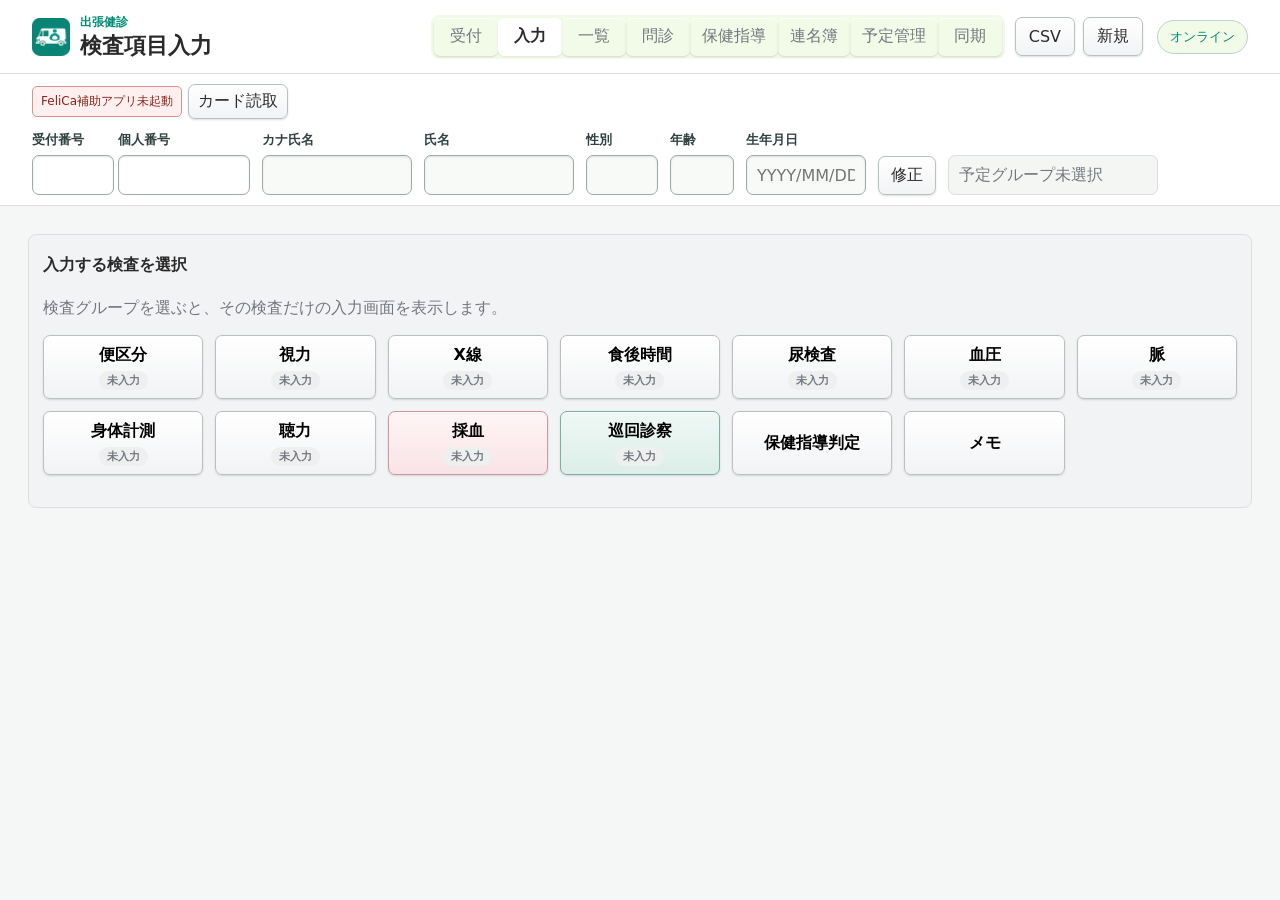
==== index.html @ 7ccac475 "Use transparent Android and web icons" ====
<!doctype html>
<html lang="ja">
<head>
  <meta charset="utf-8">
  <meta name="viewport" content="width=device-width, initial-scale=1">
  <meta name="theme-color" content="#008c75">
  <title>出張健診 検査項目入力</title>
  <link rel="manifest" href="./manifest.webmanifest">
  <link rel="icon" href="./mobile-exam-icon-transparent.png?v=20261116-01" type="image/png">
  <link rel="apple-touch-icon" href="./mobile-exam-icon-transparent.png?v=20261116-01">
  <link rel="stylesheet" href="./styles.css?v=20261116-04">
</head>
<body>
  <div class="app-toast" id="appToast" role="status" aria-live="polite"></div>
  <div class="top-stack">
    <header class="app-header">
      <div class="app-brand">
        <img class="app-brand-icon" src="./mobile-exam-icon-transparent.png?v=20261116-01" alt="">
        <div>
          <p class="eyebrow">出張健診</p>
          <h1>検査項目入力</h1>
        </div>
      </div>
      <div class="header-controls">
        <div class="segmented" role="tablist" aria-label="表示切替">
          <button data-view="reception" type="button">受付</button>
          <button class="is-active" data-view="entry" type="button">入力</button>
          <button data-view="records" type="button">一覧</button>
          <button data-view="questionnaire" type="button">問診</button>
          <button data-view="guidance" type="button">保健指導</button>
          <button id="exportRosters" type="button">連名簿</button>
          <button data-view="schedules" type="button">予定管理</button>
          <button data-view="sync" type="button">同期</button>
        </div>
        <div class="actions">
          <button class="ghost" id="exportCsv" type="button">CSV</button>
          <button class="ghost" id="newRecord" type="button">新規</button>
          <button class="primary" id="saveRecord" type="button">保存</button>
        </div>
      </div>
      <div class="status-pill" id="connectionStatus">確認中</div>
    </header>
    <div class="patient-sticky">
      <div class="form-grid id-row">
        <div class="felica-controls" aria-label="FeliCa本人確認">
          <span class="felica-status" id="felicaStatus">FeliCa補助アプリ未確認</span>
          <button class="ghost" id="felicaReadCard" type="button">カード読取</button>
        </div>
        <div class="guidance-badge" id="entryGuidanceBadge" hidden>指導</div>
        <label class="short-field reception-field">
          <span>受付番号</span>
          <input class="reception-input" name="受付番号" form="examForm" inputmode="numeric" maxlength="5">
        </label>
        <label class="short-field personal-field">
          <span>個人番号</span>
          <input class="personal-input" name="個人番号" form="examForm" inputmode="numeric" maxlength="11">
        </label>
        <button class="ghost barcode-scan-button" id="scanEntryBarcode" type="button" aria-label="カメラで個人番号を読み取る" title="カメラ読取" hidden><span aria-hidden="true">📷</span></button>
        <label class="short-field walkin-kana-field identity-field">
          <span>カナ氏名</span>
          <input class="walkin-kana-input identity-input" name="カナ氏名" form="examForm" readonly>
        </label>
        <label class="short-field walkin-name-field identity-field">
          <span>氏名</span>
          <input class="walkin-name-input identity-input" name="氏名" form="examForm" readonly>
        </label>
        <label class="short-field walkin-sex-field identity-field">
          <span>性別</span>
          <input class="walkin-sex-input identity-input" name="性別名称" form="examForm" readonly>
        </label>
        <label class="short-field walkin-age-field identity-field">
          <span>年齢</span>
          <input class="walkin-age-input identity-input" id="patientAgeDisplay" readonly tabindex="-1">
        </label>
        <label class="short-field walkin-birth-field identity-field">
          <span>生年月日</span>
          <input class="walkin-birth-input identity-input" name="生年月日" form="examForm" placeholder="YYYY/MM/DD" readonly>
        </label>
        <button class="ghost identity-edit-button" id="editPatientIdentity" type="button">修正</button>
        <div class="active-group-label" id="activeGroupLabel">予定グループ未選択</div>
      </div>
    </div>
  </div>

  <main class="shell">
    <section class="workspace">
      <section class="view is-visible" id="entryView">
        <div class="entry-group-menu" id="entryGroupMenu">
          <div class="entry-menu-head">
            <div class="entry-menu-title-row">
              <h2>入力する検査を選択</h2>
              <button class="ghost barcode-scan-button" id="scanEntryMenuBarcode" type="button" aria-label="カメラで個人番号を読み取る" title="カメラ読取" hidden><span aria-hidden="true">📷</span></button>
            </div>
            <p>検査グループを選ぶと、その検査だけの入力画面を表示します。</p>
          </div>
          <div class="entry-group-buttons">
            <button type="button" data-entry-group="便区分">便区分</button>
            <button type="button" data-entry-group="視力">視力</button>
            <button type="button" data-entry-group="X線">X線</button>
            <button type="button" data-entry-group="食後">食後時間</button>
            <button type="button" data-entry-group="尿">尿検査</button>
            <button type="button" data-entry-group="血圧">血圧</button>
            <button type="button" data-entry-group="脈">脈</button>
            <button type="button" data-entry-group="身体">身体計測</button>
            <button type="button" data-entry-group="聴力">聴力</button>
            <button class="blood-menu-button" type="button" data-entry-group="採血">採血</button>
            <button class="diagnosis-menu-button" type="button" data-entry-group="診察">巡回診察</button>
            <button type="button" data-entry-group="保健指導">保健指導判定</button>
            <button type="button" data-entry-group="メモ">メモ</button>
          </div>
        </div>
        <form id="examForm" autocomplete="off">
          <div class="entry-special-sticky-head">
            <div class="entry-group-page-head">
              <button class="ghost" id="backToEntryMenu" type="button">入力画面へ戻る</button>
              <h2 id="entryGroupTitle"></h2>
              <button class="ghost barcode-scan-button" id="scanEntryGroupBarcode" type="button" aria-label="カメラで個人番号を読み取る" title="カメラ読取" hidden><span aria-hidden="true">📷</span></button>
            </div>
            <div class="mobile-patient-line entry-compact-patient-line" id="entryCompactPatientLine" aria-label="受診者情報" hidden>
              <span><small>個人番号</small><strong id="entryCompactIdentityCode">--</strong></span>
              <span><small>カナ氏名</small><strong id="entryCompactIdentityKana">--</strong></span>
              <span><small>氏名</small><strong id="entryCompactIdentityName">--</strong></span>
              <span><small>性別</small><strong id="entryCompactIdentitySex">--</strong></span>
              <span><small>生年月日</small><strong id="entryCompactIdentityBirth">--</strong></span>
            </div>
          </div>

          <div class="section-block compact" data-group="便区分">
            <h2>便区分</h2>
            <div class="choice-line stool-choice-line">
              <label class="choice"><input type="checkbox" name="便区分" value="1回" data-exclusive>1回</label>
              <label class="choice"><input type="checkbox" name="便区分" value="2回" data-exclusive>2回</label>
            </div>
            <label class="group-note">
              <span>自由入力</span>
              <input name="便区分_自由入力" maxlength="15" placeholder="備考">
            </label>
          </div>

          <div class="section-block" data-group="視力">
            <h2>視力</h2>
            <div class="form-grid vision-grid">
              <label>
                <span>右 裸眼</span>
                <input class="vision-input" name="視力右裸眼" list="visionOptions" inputmode="decimal">
              </label>
              <label>
                <span>右 矯正</span>
                <input class="vision-input" name="視力右矯正" list="visionOptions" inputmode="decimal">
              </label>
              <label>
                <span>左 裸眼</span>
                <input class="vision-input" name="視力左裸眼" list="visionOptions" inputmode="decimal">
              </label>
              <label>
                <span>左 矯正</span>
                <input class="vision-input" name="視力左矯正" list="visionOptions" inputmode="decimal">
              </label>
            </div>
            <label class="group-note">
              <span>自由入力</span>
              <input name="視力_自由入力" maxlength="15" placeholder="備考">
            </label>
            <datalist id="visionOptions">
              <option value="0.0"></option>
              <option value="0.1"></option>
              <option value="0.2"></option>
              <option value="0.3"></option>
              <option value="0.4"></option>
              <option value="0.5"></option>
              <option value="0.6"></option>
              <option value="0.7"></option>
              <option value="0.8"></option>
              <option value="0.9"></option>
              <option value="1.0"></option>
              <option value="1.2"></option>
              <option value="1.5"></option>
              <option value="2.0"></option>
            </datalist>
          </div>

          <div class="section-block" data-group="X線">
            <h2>X線</h2>
            <div class="xray-subgroup is-collapsed" data-xray-subgroup="chest">
              <div class="xray-subgroup-header">
                <h3>胸部X線</h3>
                <button class="xray-subgroup-toggle" type="button" aria-expanded="false">開く</button>
              </div>
              <div class="xray-subgroup-body">
                <div class="xray-chest-row">
                  <label>
                    <span>胸部X線フィルム番号</span>
                    <input class="five-digit-input" name="胸部X線フィルム番号" inputmode="numeric" maxlength="5">
                  </label>
                  <div class="xray-checks">
                    <label class="choice"><input type="checkbox" name="塵肺" value="該当">塵肺</label>
                    <label class="choice"><input type="checkbox" name="アスベスト" value="該当">アスベスト</label>
                  </div>
                </div>
                <label class="xray-note">
                  <span>胸部X線備考</span>
                  <input name="胸部X線_自由入力" maxlength="15" placeholder="胸部X線備考">
                </label>
              </div>
            </div>
            <div class="xray-subgroup is-collapsed" data-xray-subgroup="stomach">
              <div class="xray-subgroup-header">
                <h3>胃部X線</h3>
                <button class="xray-subgroup-toggle" type="button" aria-expanded="false">開く</button>
              </div>
              <div class="xray-subgroup-body">
                <label>
                  <span>胃部X線フィルム番号</span>
                  <input class="five-digit-input" name="胃部X線フィルム番号" inputmode="numeric" maxlength="5">
                </label>
                <label class="xray-note">
                  <span>胃部X線備考</span>
                  <input name="胃部X線_自由入力" maxlength="15" placeholder="胃部X線備考">
                </label>
              </div>
            </div>
          </div>

          <div class="section-block" data-group="食後">
            <h2>食後時間</h2>
            <div class="form-grid fasting-grid">
              <label>
                <span>空腹時間（時）</span>
                <input class="two-char-input" name="空腹時間（時）" id="fastingHours" inputmode="decimal" placeholder="時">
              </label>
              <label>
                <span>空腹時間（分）</span>
                <input class="two-char-input" name="空腹時間（分）" inputmode="numeric" maxlength="2" placeholder="分">
              </label>
            </div>
            <label class="group-note">
              <span>自由入力</span>
              <input name="食後時間_自由入力" maxlength="15" placeholder="備考">
            </label>
          </div>

          <div class="section-block" data-group="尿">
            <h2>尿検査</h2>
            <div class="urine-grid" id="urineGrid"></div>
            <label class="group-note">
              <span>自由入力</span>
              <input name="尿検査_自由入力" maxlength="15" placeholder="備考">
            </label>
          </div>

          <div class="section-block" data-group="血圧">
            <h2>血圧</h2>
            <div class="form-grid bp-grid">
              <label>
                <span>1回目 最高血圧</span>
                <input class="three-digit-input" name="1回目最高血圧" inputmode="numeric" maxlength="3">
              </label>
              <label>
                <span>1回目 最低血圧</span>
                <input class="three-digit-input" name="1回目最低血圧" inputmode="numeric" maxlength="3">
              </label>
              <div class="grid-break"></div>
              <label>
                <span>2回目 最高血圧</span>
                <input class="three-digit-input" name="2回目最高血圧" inputmode="numeric" maxlength="3">
              </label>
              <label>
                <span>2回目 最低血圧</span>
                <input class="three-digit-input" name="2回目最低血圧" inputmode="numeric" maxlength="3">
              </label>
            </div>
            <label class="group-note">
              <span>自由入力</span>
              <input name="血圧_自由入力" maxlength="15" placeholder="備考">
            </label>
          </div>

          <div class="section-block" data-group="脈">
            <h2>脈</h2>
            <div class="form-grid one">
              <label>
                <span>脈拍</span>
                <input class="three-digit-input" name="脈拍" inputmode="numeric" maxlength="3">
              </label>
            </div>
            <label class="group-note">
              <span>自由入力</span>
              <input name="脈_自由入力" maxlength="15" placeholder="備考">
            </label>
          </div>

          <div class="section-block" data-group="身体">
            <h2>身体計測</h2>
            <div class="form-grid measure-grid">
              <label>
                <span>身長</span>
                <input class="measure-input" name="身長" inputmode="decimal">
              </label>
              <label>
                <span>体重</span>
                <input class="measure-input" name="体重" inputmode="decimal">
              </label>
              <label>
                <span>腹囲</span>
                <input class="measure-input" name="腹囲" inputmode="decimal">
              </label>
              <div class="entry-bmi"><span>BMI</span><output id="entryBmi">--</output></div>
              <input type="hidden" name="BMI">
            </div>
            <label class="group-note">
              <span>自由入力</span>
              <input name="身体計測_自由入力" maxlength="15" placeholder="備考">
            </label>
          </div>

          <div class="section-block" data-group="聴力">
            <h2>聴力</h2>
            <div class="hearing-grid">
              <div class="choice-line">
                <span class="field-title">聴力(右)1000Hz</span>
                <label class="choice"><input type="checkbox" name="聴力(右)1000Hz" value="所見なし" data-exclusive>所見なし</label>
                <label class="choice"><input type="checkbox" name="聴力(右)1000Hz" value="所見あり" data-exclusive>所見あり</label>
              </div>
              <div class="choice-line">
                <span class="field-title">聴力(左)1000Hz</span>
                <label class="choice"><input type="checkbox" name="聴力(左)1000Hz" value="所見なし" data-exclusive>所見なし</label>
                <label class="choice"><input type="checkbox" name="聴力(左)1000Hz" value="所見あり" data-exclusive>所見あり</label>
              </div>
              <div class="choice-line">
                <span class="field-title">聴力(右)4000Hz</span>
                <label class="choice"><input type="checkbox" name="聴力(右)4000Hz" value="所見なし" data-exclusive>所見なし</label>
                <label class="choice"><input type="checkbox" name="聴力(右)4000Hz" value="所見あり" data-exclusive>所見あり</label>
              </div>
              <div class="choice-line">
                <span class="field-title">聴力(左)4000Hz</span>
                <label class="choice"><input type="checkbox" name="聴力(左)4000Hz" value="所見なし" data-exclusive>所見なし</label>
                <label class="choice"><input type="checkbox" name="聴力(左)4000Hz" value="所見あり" data-exclusive>所見あり</label>
              </div>
            </div>
            <label class="group-note">
              <span>自由入力</span>
              <input name="聴力_自由入力" maxlength="15" placeholder="備考">
            </label>
          </div>

          <div class="section-block blood-section" data-group="採血">
            <h2>採血</h2>
            <p class="blood-instruction">採血管のバーコードを1本ずつ読み取って、個人番号と氏名を確認してください。</p>
            <div class="blood-barcode-field">
              <label for="bloodTubeBarcode">採血管バーコード</label>
              <div class="blood-barcode-control">
                <input id="bloodTubeBarcode" inputmode="numeric" autocomplete="off" maxlength="64" placeholder="バーコードを読み取ってEnter">
                <button class="ghost barcode-scan-button" id="scanBloodTubeBarcode" type="button" data-barcode-target="blood-tube" aria-label="カメラで採血管バーコードを読み取る" title="採血管バーコードをカメラで読み取る" hidden><span aria-hidden="true">📷</span></button>
              </div>
            </div>
            <div class="blood-barcode-error" id="bloodBarcodeError" role="alert" hidden>エラー　番号が一致しません</div>
            <div class="blood-confirmation-head">
              <strong id="bloodConfirmationCount">確認 0件</strong>
              <span>この受診者の確認ログ</span>
            </div>
            <div class="blood-confirmation-list" id="bloodConfirmationRows" aria-live="polite">
              <p class="blood-confirmation-empty">確認ログはありません。</p>
            </div>
            <input type="hidden" name="採血確認ログ">
            <input type="hidden" name="採血管バーコード履歴">
            <input type="hidden" name="採血確認">
          </div>

          <div class="section-block" data-group="診察">
            <h2>巡回診察</h2>
            <section class="diagnosis-reference" aria-labelledby="diagnosisReferenceTitle">
              <div class="diagnosis-reference-head">
                <h3 id="diagnosisReferenceTitle">検査・問診結果（参照用）</h3>
                <button class="ghost" id="refreshDiagnosisReference" type="button">最新表示</button>
              </div>
              <div id="diagnosisReferenceContent"></div>
            </section>
            <div class="choice-line diagnosis">
              <span class="field-title">巡回診察</span>
              <label class="choice"><input type="checkbox" name="巡回診察" value="異常所見あり" data-exclusive>異常所見あり</label>
              <label class="choice"><input type="checkbox" name="巡回診察" value="所見なし" data-exclusive>所見なし</label>
            </div>
            <div class="finding-grid" id="findingGrid"></div>
            <label class="group-note">
              <span>自由入力</span>
              <input name="巡回診察_自由入力" maxlength="15" placeholder="備考">
            </label>
          </div>

          <div class="section-block" data-group="メモ">
            <label>
              <span>メモ</span>
              <textarea name="メモ" rows="4"></textarea>
            </label>
          </div>

          <div class="section-block entry-guidance-inputs" data-group="保健指導">
            <h2>保健指導条件</h2>
            <div class="form-grid three entry-guidance-grid">
              <label>
                <span>保険</span>
                <select name="保健指導_保険" form="examForm">
                  <option value="はい">はい</option>
                  <option value="いいえ">いいえ</option>
                </select>
              </label>
              <label>
                <span>HbA1c有無</span>
                <select name="保健指導_HbA1c" form="examForm">
                  <option value="あり">あり</option>
                  <option value="なし">なし</option>
                </select>
              </label>
              <label>
                <span>内服</span>
                <select name="保健指導_内服" form="examForm">
                  <option value="なし">なし</option>
                  <option value="あり">あり</option>
                </select>
              </label>
            </div>
            <div class="guidance-result entry-guidance-result" id="entryGuidanceResultPanel">
              <span>保健指導判定</span>
              <strong id="entryGuidanceResult">--</strong>
              <p id="entryGuidanceSummary">条件を入力してください</p>
              <div class="guidance-checks" id="entryGuidanceChecks"></div>
            </div>
          </div>

          <section class="entry-verification-actions" id="entryVerificationActions" hidden>
            <div class="entry-verification-state">
              <span class="verification-badge empty" id="entryVerificationBadge">未入力</span>
              <div>
                <strong id="entryVerificationTitle">未登録です</strong>
                <p id="entryVerificationDetail">検査結果を入力して「登録（仮保存）」を押してください。</p>
              </div>
            </div>
            <div class="entry-verification-buttons">
              <button class="primary" id="registerEntryGroup" type="button">登録（仮保存）</button>
              <button class="confirm-entry-button" id="confirmEntryGroup" type="button" hidden>確認</button>
            </div>
          </section>
        </form>
      </section>

      <section class="view mobile-exam-view" id="mobileView">
        <div class="mobile-exam-page-head">
          <button class="ghost" id="backFromMobileExam" type="button">入力画面へ戻る</button>
        </div>
        <div class="mobile-patient-lookup" id="mobilePatientLookup">
          <label for="mobilePatientCode">個人番号</label>
          <div>
            <input id="mobilePatientCode" inputmode="numeric" autocomplete="off" placeholder="個人番号を入力">
            <button class="primary" id="loadMobilePatient" type="button">表示</button>
            <button class="ghost barcode-scan-button" id="scanMobileBarcode" type="button" aria-label="カメラで個人番号を読み取る" title="カメラ読取" hidden><span aria-hidden="true">📷</span></button>
          </div>
          <p>個人番号を入力して受診者を表示してください。</p>
        </div>

        <div class="mobile-exam-workspace" id="mobileExamWorkspace" hidden>
          <div class="mobile-patient-line" aria-label="受診者情報">
            <span><small>個人番号</small><strong id="mobileIdentityCode"></strong></span>
            <span><small>カナ氏名</small><strong id="mobileIdentityKana"></strong></span>
            <span><small>氏名</small><strong id="mobileIdentityName"></strong></span>
            <span><small>性別</small><strong id="mobileIdentitySex"></strong></span>
            <span><small>生年月日</small><strong id="mobileIdentityBirth"></strong></span>
          </div>

          <div class="mobile-exam-titlebar">
            <h2 id="mobileExamTitle">視力</h2>
            <button class="ghost mobile-change-patient" id="changeMobilePatient" type="button">受診者変更</button>
          </div>

          <form id="mobileExamForm" autocomplete="off">
            <section class="mobile-exam-panel is-active" data-mobile-panel="視力">
              <div class="mobile-value-grid vision">
                <label><span>右 裸眼</span><input data-mobile-field="視力右裸眼" inputmode="decimal" list="visionOptions"></label>
                <label><span>右 矯正</span><input data-mobile-field="視力右矯正" inputmode="decimal" list="visionOptions"></label>
                <label><span>左 裸眼</span><input data-mobile-field="視力左裸眼" inputmode="decimal" list="visionOptions"></label>
                <label><span>左 矯正</span><input data-mobile-field="視力左矯正" inputmode="decimal" list="visionOptions"></label>
              </div>
            </section>

            <section class="mobile-exam-panel" data-mobile-panel="血圧">
              <div class="mobile-value-grid blood-pressure">
                <label><span>1回目 最高</span><input data-mobile-field="1回目最高血圧" inputmode="numeric" maxlength="3"></label>
                <label><span>1回目 最低</span><input data-mobile-field="1回目最低血圧" inputmode="numeric" maxlength="3"></label>
                <label><span>2回目 最高</span><input data-mobile-field="2回目最高血圧" inputmode="numeric" maxlength="3"></label>
                <label><span>2回目 最低</span><input data-mobile-field="2回目最低血圧" inputmode="numeric" maxlength="3"></label>
              </div>
            </section>

            <section class="mobile-exam-panel" data-mobile-panel="身体">
              <div class="mobile-value-grid body-measurements">
                <label><span>身長 <small>cm</small></span><input data-mobile-field="身長" inputmode="decimal"></label>
                <label><span>体重 <small>kg</small></span><input data-mobile-field="体重" inputmode="decimal"></label>
                <label><span>腹囲 <small>cm</small></span><input data-mobile-field="腹囲" inputmode="decimal"></label>
                <div class="mobile-bmi"><span>BMI</span><output id="mobileBmi">--</output></div>
              </div>
            </section>

            <section class="mobile-exam-panel mobile-compact-panel" id="mobileCompactPanel"></section>
          </form>

          <button class="mobile-confirm-button" id="confirmMobileExam" type="button">確認して確定</button>
        </div>
      </section>

      <section class="view" id="receptionView">
        <div class="reception-layout">
          <section class="reception-workflow">
            <div class="reception-heading">
              <div>
                <p class="eyebrow">巡回健診受付</p>
                <h2>受診者受付</h2>
              </div>
              <span id="receptionGroupLabel">予定グループ未選択</span>
            </div>
            <label class="reception-code-field">
              <span>個人番号</span>
              <div>
                <input id="receptionPatientCode" inputmode="numeric" autocomplete="off" placeholder="バーコード読取または手入力">
                <button class="primary" id="lookupReceptionPatient" type="button">受診者を表示</button>
                <button class="ghost barcode-scan-button" id="scanReceptionBarcode" type="button" aria-label="カメラで個人番号を読み取る" title="カメラ読取" hidden><span aria-hidden="true">📷</span></button>
              </div>
            </label>
            <div class="reception-patient" id="receptionPatient" hidden>
              <span class="reception-patient-kana" id="receptionPatientKana"></span>
              <strong id="receptionPatientName"></strong>
              <dl>
                <div><dt>個人番号</dt><dd id="receptionPatientCodeDisplay"></dd></div>
                <div><dt>性別</dt><dd id="receptionPatientSex"></dd></div>
                <div><dt>生年月日</dt><dd id="receptionPatientBirth"></dd></div>
              </dl>
            </div>
            <div class="reception-actions" id="receptionActions" hidden>
              <button class="primary reception-card-button" id="armReceptionCard" type="button">本人確認済み・カードを置く</button>
              <button class="ghost" id="receiveWithoutCard" type="button">カードなしで受付</button>
              <button class="ghost" id="clearReception" type="button">取消</button>
            </div>
            <div class="reception-state" id="receptionState" data-state="idle" aria-live="polite">
              <strong>個人番号を読み取ってください</strong>
              <span>受診票のバーコード、または手入力で検索します。</span>
            </div>
          </section>
          <section class="reception-history">
            <div class="reception-history-head">
              <h2>本日の受付</h2>
              <strong id="receptionCount">0人</strong>
            </div>
            <div class="table-wrap">
              <table>
                <thead><tr><th>受付時刻</th><th>個人番号</th><th>氏名</th><th>方法</th><th>カード</th></tr></thead>
                <tbody id="receptionRows"></tbody>
              </table>
            </div>
          </section>
        </div>
      </section>

      <section class="view" id="recordsView">
        <div class="list-head">
          <input id="searchRecords" placeholder="受付番号・個人番号・所見で検索">
          <button class="ghost" id="syncNow" type="button">同期</button>
        </div>
        <div class="table-wrap">
          <table>
            <thead>
              <tr>
                <th>受付番号</th>
                <th>個人番号</th>
                <th>氏名</th>
                <th>便区分</th>
                <th>視力</th>
                <th>X線</th>
                <th>食後</th>
                <th>尿</th>
                <th>血圧</th>
                <th>脈</th>
                <th>身体</th>
                <th>聴力</th>
                <th>採血</th>
                <th>診察</th>
                <th>問診</th>
                <th>同期</th>
                <th>更新</th>
              </tr>
            </thead>
            <tbody id="recordRows"></tbody>
          </table>
        </div>
      </section>

      <section class="view" id="questionnaireView">
        <div id="questionnaireForm" class="questionnaire-form">
          <div class="questionnaire-head">
            <div>
              <h2>問診票・質問票</h2>
              <p>受診者本人または会場スタッフが入力します。保存すると端末内に保持し、オンライン時にクラウド同期します。</p>
            </div>
            <button class="primary" id="saveQuestionnaire" type="button">問診保存</button>
          </div>
          <div id="questionnaireRoot" class="questionnaire-root"></div>
        </div>
      </section>

      <section class="view" id="schedulesView">
        <div class="schedule-import">
          <label>
            <span>受診予定CSV</span>
            <input id="scheduleCsv" type="file" accept=".csv,text/csv">
          </label>
          <button class="ghost" id="downloadScheduleFormat" type="button">CSVフォーマット</button>
          <button class="ghost" id="pullSchedules" type="button">クラウドから予定読込</button>
          <label class="schedule-archive-toggle"><input id="showArchivedSchedules" type="checkbox">アーカイブ済みを表示</label>
        </div>
        <div class="table-wrap">
          <table class="schedule-table">
            <thead>
              <tr>
                <th>グループ名</th>
                <th>顧客名</th>
                <th>予定日</th>
                <th>ファイル名</th>
                <th>レコード数</th>
                <th>事前問診</th>
                <th>登録日時</th>
                <th></th>
              </tr>
            </thead>
            <tbody id="scheduleRows"></tbody>
          </table>
        </div>
        <div class="questionnaire-schedule-tools">
          <a class="button-link ghost" href="./questionnaire-ready.html">会場問診モード</a>
        </div>
        <section class="questionnaire-schedule-detail" id="questionnaireScheduleDetail" hidden>
          <div class="reception-history-head">
            <h2 id="questionnaireScheduleTitle">問診回答状況</h2>
            <button class="ghost" type="button" onclick="this.closest('section').hidden=true">閉じる</button>
          </div>
          <div class="table-wrap">
            <table>
              <thead><tr><th>個人番号</th><th>氏名</th><th>状態</th><th>最終保存</th><th>送信日時</th></tr></thead>
              <tbody id="questionnaireScheduleRows"></tbody>
            </table>
          </div>
        </section>
        <div class="recovery-layout schedule-recovery">
          <section class="recovery-reader">
            <p class="eyebrow">災害・端末故障時</p>
            <h2>FeliCaカードから復元</h2>
            <p>予定CSVを取り込み、対象グループを選択してからカードを1枚ずつPaSoRiへ置きます。</p>
            <div class="recovery-scope" id="recoveryGroupLabel">予定グループ未選択</div>
            <button class="primary" id="scanRecoveryCard" type="button">カードを読み取って復元</button>
            <div class="recovery-state" id="recoveryState" data-state="idle" aria-live="polite">
              <strong>カードを置いてください</strong>
              <span>個人番号は予定者リストとの照合で特定します。</span>
            </div>
            <p class="recovery-note">復元対象はカードに記録された確認済み検査値です。氏名・性別・生年月日は予定者リストから復元します。備考・自由入力・採血確認ログはカードに保存していないため復元できません。</p>
          </section>
          <section class="recovery-results">
            <div class="reception-history-head">
              <h2>今回の復元結果</h2>
              <strong id="recoveryCount">0件</strong>
            </div>
            <div class="table-wrap">
              <table>
                <thead><tr><th>時刻</th><th>個人番号</th><th>氏名</th><th>検査</th><th>カード</th><th>結果</th></tr></thead>
                <tbody id="recoveryRows"><tr><td colspan="6">まだカードを読み取っていません。</td></tr></tbody>
              </table>
            </div>
          </section>
        </div>
      </section>

      <section class="view" id="guidanceView">
        <div class="guidance-panel">
          <div class="section-block guidance-form">
            <h2>特定保健指導選別</h2>
            <div class="guidance-grid">
              <label>
                <span>年度</span>
                <input id="guidanceYear" inputmode="numeric" autocomplete="off" placeholder="2026">
              </label>
              <label>
                <span>性別</span>
                <select id="guidanceSex">
                  <option value="男性">男性</option>
                  <option value="女性">女性</option>
                </select>
              </label>
              <label>
                <span>協会・紙商・水産連合</span>
                <select id="guidanceInsurance">
                  <option value="はい">はい</option>
                  <option value="いいえ">いいえ</option>
                </select>
              </label>
              <label>
                <span>生年月日</span>
                <input id="guidanceBirthDate" autocomplete="off" placeholder="YYYY/MM/DD">
              </label>
              <label>
                <span>受診日</span>
                <input id="guidanceExamDate" autocomplete="off" placeholder="YYYY/MM/DD">
              </label>
              <label>
                <span>HbA1c有無</span>
                <select id="guidanceHba1c">
                  <option value="あり">あり</option>
                  <option value="なし">なし</option>
                </select>
              </label>
              <label>
                <span>食後時間</span>
                <select id="guidanceMealTime">
                  <option value="3.5時間超">3.5時間超</option>
                  <option value="3.5時間以内">3.5時間以内</option>
                </select>
              </label>
              <label>
                <span>内服</span>
                <select id="guidanceMedication">
                  <option value="なし">なし</option>
                  <option value="あり">あり</option>
                </select>
              </label>
              <label>
                <span>身長 cm</span>
                <input id="guidanceHeight" inputmode="decimal" autocomplete="off" placeholder="170.0">
              </label>
              <label>
                <span>体重 kg</span>
                <input id="guidanceWeight" inputmode="decimal" autocomplete="off" placeholder="65.0">
              </label>
              <label>
                <span>腹囲 cm</span>
                <input id="guidanceWaist" inputmode="decimal" autocomplete="off" placeholder="85.0">
              </label>
            </div>
            <div class="guidance-actions">
              <button class="ghost" id="copyEntryToGuidance" type="button">入力画面から反映</button>
              <button class="ghost" id="clearGuidance" type="button">クリア</button>
            </div>
          </div>
          <div class="section-block guidance-result">
            <span>判定</span>
            <strong id="guidanceResult">--</strong>
            <p id="guidanceSummary">条件を入力してください</p>
            <div class="guidance-checks" id="guidanceChecks"></div>
          </div>
        </div>
      </section>


      <section class="view" id="syncView">
        <div class="sync-panel">
          <label>
            <span>クラウド同期API URL</span>
            <input id="cloudUrl" placeholder="https://mobile-exam-entry-b6w9.onrender.com/api/exam-records">
          </label>
          <label>
            <span>APIキー</span>
            <input id="cloudKey" type="password" placeholder="任意">
          </label>
          <fieldset id="cardFeedbackSetting" class="feedback-settings" hidden>
            <legend>カード・バーコード読取音（この端末）</legend>
            <label>
              <span>成功音</span>
              <select id="feedbackSuccessMode">
                <option value="silent">無音</option>
                <option value="small">小</option>
                <option value="normal">標準</option>
                <option value="large">大</option>
              </select>
            </label>
            <button class="ghost feedback-test" id="testSuccessFeedback" type="button">成功音を試聴</button>
            <label>
              <span>失敗音</span>
              <select id="feedbackErrorMode">
                <option value="silent">無音</option>
                <option value="small">小</option>
                <option value="normal">標準</option>
                <option value="large">大</option>
              </select>
            </label>
            <button class="ghost feedback-test" id="testErrorFeedback" type="button">失敗音を試聴</button>
            <label class="feedback-vibration">
              <input id="feedbackVibration" type="checkbox">
              <span>振動を使用する</span>
            </label>
          </fieldset>
          <div class="sync-actions">
            <button class="primary" id="saveSettings" type="button">設定保存</button>
            <button class="ghost" id="pullCloud" type="button">クラウド読込</button>
          </div>
          <p class="sync-copy" id="syncMessage">オンライン時はローカル保存後にクラウドへ送信します。オフライン時は未同期として保持します。</p>
          <div class="cleanup-panel">
            <h2>端末内データ削除</h2>
            <p id="cleanupSummary">同期状態を確認中です。</p>
            <button class="ghost" id="deleteSyncedLocal" type="button">同期済データを端末から削除</button>
          </div>
          <div class="cleanup-panel">
            <h2>Android版</h2>
            <p>Android 9以降のスマートフォン・タブレットにインストールできます。</p>
            <a class="button-link ghost" href="./android-download.html">インストール案内を開く</a>
          </div>
        </div>
      </section>
    </section>
  </main>

  <script src="./app.js?v=20261116-04" type="module"></script>
</body>
</html>
---- styles.css ----
:root {
  color-scheme: light;
  --bg: #f5f7f6;
  --panel: #ffffff;
  --ink: #2a2a2a;
  --muted: #74777f;
  --line: #dcdedf;
  --accent: #008c75;
  --accent-strong: #007663;
  --accent-2: #00978e;
  --soft: #f2fae8;
  --warn: #fff3d8;
  --bad: #ffe6e1;
  font-family: "Yu Gothic UI", "Meiryo", system-ui, sans-serif;
}

* {
  box-sizing: border-box;
}

body {
  margin: 0;
  background: var(--bg);
  color: var(--ink);
}

body.smartphone-device {
  min-height: 100%;
  overflow-y: auto;
  -webkit-overflow-scrolling: touch;
}

body.smartphone-device .top-stack {
  position: static;
}

@media (orientation: landscape) and (max-height: 600px) {
  html,
  body {
    min-height: 100%;
    overflow-x: hidden;
    overflow-y: auto;
  }

  .top-stack {
    position: static;
  }

  body[data-view="entry"] .shell {
    padding-top: 8px;
  }

  body[data-view="entry"] .workspace {
    overflow: visible;
  }
}

body.smartphone-device[data-view="entry"][data-entry-mode="menu"] .patient-sticky {
  display: none;
}

.app-toast {
  background: #006f62;
  bottom: max(16px, env(safe-area-inset-bottom));
  border-radius: 8px;
  box-shadow: 0 8px 28px rgba(0, 0, 0, .2);
  color: #fff;
  font-weight: 700;
  left: 50%;
  max-width: min(560px, calc(100vw - 32px));
  opacity: 0;
  overflow-wrap: anywhere;
  padding: 12px 18px;
  pointer-events: none;
  position: fixed;
  transform: translate(-50%, 16px);
  transition: opacity .18s ease, transform .18s ease;
  visibility: hidden;
  z-index: 1000;
}

.app-toast.visible {
  opacity: 1;
  transform: translate(-50%, 0);
  visibility: visible;
}

.app-toast.error {
  background: #9b2514;
}

.app-toast.processing::before {
  content: "";
  display: inline-block;
  width: 14px;
  height: 14px;
  margin-right: 10px;
  border: 2px solid rgba(255, 255, 255, .45);
  border-top-color: #fff;
  border-radius: 50%;
  vertical-align: -2px;
  animation: processing-spin .8s linear infinite;
}

@keyframes processing-spin {
  to { transform: rotate(360deg); }
}

button,
input,
select,
textarea {
  font: inherit;
}

.top-stack {
  background: #fff;
  position: sticky;
  top: 0;
  z-index: 10;
}

.app-header {
  align-items: center;
  background: #fff;
  border-bottom: 1px solid var(--line);
  display: flex;
  gap: 14px;
  justify-content: space-between;
  padding: 14px clamp(16px, 4vw, 32px);
}

.app-brand {
  align-items: center;
  display: flex;
  flex: 0 0 auto;
  gap: 10px;
}

.app-brand-icon {
  height: 38px;
  object-fit: contain;
  width: 38px;
}

.eyebrow {
  color: var(--accent);
  font-size: 12px;
  font-weight: 700;
  margin: 0 0 2px;
}

h1 {
  font-size: 22px;
  line-height: 1.2;
  margin: 0;
}

h2 {
  align-items: center;
  display: flex;
  font-size: 16px;
  gap: 10px;
  justify-content: flex-start;
  margin: 0 0 12px;
}

.status-pill {
  border: 1px solid var(--line);
  border-radius: 999px;
  color: var(--muted);
  font-size: 13px;
  padding: 7px 12px;
  white-space: nowrap;
}

.status-pill.online {
  background: var(--soft);
  border-color: #bdd4cd;
  color: var(--accent);
}

.status-pill.offline {
  background: var(--warn);
  border-color: #ead49a;
  color: #7a5200;
}

.shell {
  padding: clamp(14px, 3vw, 28px);
}

.header-controls {
  align-items: center;
  display: flex;
  flex: 1;
  gap: 10px;
  justify-content: flex-end;
}

.patient-sticky {
  background: #fff;
  border-bottom: 1px solid var(--line);
  padding: 10px clamp(16px, 4vw, 32px);
}

.felica-controls {
  align-items: center;
  display: flex;
  gap: 6px;
  grid-column: 1 / -1;
  justify-content: flex-start;
  justify-self: start;
  margin-left: 0;
  max-width: 100%;
}

.felica-controls button {
  flex: 0 0 auto;
  min-height: 34px;
  padding: 6px 9px;
  white-space: nowrap;
}

.felica-status {
  background: #f5f7f6;
  border: 1px solid #9eaaa6;
  border-radius: 5px;
  color: #46514e;
  font-size: 12px;
  padding: 6px 8px;
  white-space: nowrap;
}

.felica-status.is-ready {
  background: #e7f5ed;
  border-color: #67a67e;
  color: #175d35;
}

.felica-status.is-error {
  background: #fff0ef;
  border-color: #d69690;
  color: #8b241b;
}

@media (max-width: 900px) {
  .felica-controls {
    margin-left: 0;
    width: 100%;
  }

  .felica-status {
    flex: 0 1 auto;
  }
}

body:not([data-view="entry"]):not([data-view="questionnaire"]) .patient-sticky {
  display: none;
}

.group-toggle-bar {
  display: flex;
  gap: 8px;
  margin-bottom: 10px;
}

.group-toggle-bar button {
  min-height: 32px;
  padding: 6px 10px;
}

.workspace {
  background: #f2f3f5;
  border: 1px solid var(--line);
  border-radius: 8px;
  margin: 0 auto;
  max-width: 1280px;
  overflow: hidden;
}

.toolbar,
.list-head,
.sync-actions {
  align-items: center;
  display: flex;
  gap: 10px;
  justify-content: space-between;
}

.toolbar {
  border-bottom: 1px solid var(--line);
  padding: 12px;
}

.segmented {
  background: var(--soft);
  border-radius: 8px;
  display: inline-flex;
  padding: 3px;
}

.segmented button {
  background: transparent;
  border: 0;
  border-radius: 6px;
  color: var(--muted);
  min-width: 64px;
  padding: 8px 12px;
}

.segmented button.is-active {
  background: #fff;
  box-shadow: 0 1px 2px rgba(0, 0, 0, .08);
  color: var(--ink);
  font-weight: 700;
}

.actions,
.sync-actions {
  display: flex;
  gap: 8px;
}

button {
  border: 1px solid #b8c1be;
  border-radius: 7px;
  background: linear-gradient(#ffffff, #f2f3f5);
  box-shadow: 0 1px 2px rgba(42, 42, 42, .16), inset 0 1px 0 rgba(255, 255, 255, .9);
  cursor: pointer;
  min-height: 38px;
  padding: 8px 13px;
}

button:active {
  box-shadow: inset 0 2px 3px rgba(24, 48, 47, .18);
  transform: translateY(1px);
}

button.primary {
  background: linear-gradient(#0aaca2, var(--accent));
  border-color: var(--accent);
  color: #fff;
  font-weight: 700;
}

button.ghost {
  background: linear-gradient(#ffffff, #f2f3f5);
  color: var(--ink);
}

.button-link {
  align-items: center;
  background: linear-gradient(#ffffff, #f1f4f3);
  border: 1px solid #9caaa5;
  border-radius: 6px;
  color: var(--ink);
  display: inline-flex;
  font-weight: 700;
  justify-content: center;
  min-height: 42px;
  padding: 8px 13px;
  text-decoration: none;
}

.view {
  display: none;
  padding: 14px;
}

.view.is-visible {
  display: block;
}

.mobile-exam-view {
  background: #f4f7f5;
}

body[data-view="mobile"] .top-stack {
  display: none;
}

body[data-view="mobile"] .shell {
  padding: 0;
}

body[data-view="mobile"] .workspace {
  border: 0;
  border-radius: 0;
  max-width: none;
}

.mobile-patient-lookup {
  margin: 24px auto;
  max-width: 520px;
}

.mobile-patient-lookup > label {
  display: block;
  font-size: 17px;
  font-weight: 800;
  margin-bottom: 8px;
}

.mobile-patient-lookup > div {
  display: grid;
  gap: 8px;
  grid-template-columns: 1fr auto auto;
}

.mobile-patient-lookup input {
  font-size: 22px;
  min-width: 0;
  padding: 12px;
}

.mobile-patient-lookup button {
  min-width: 88px;
}

.mobile-patient-lookup .barcode-scan-button {
  min-width: 44px;
}

.mobile-patient-lookup p {
  color: var(--muted);
  margin: 8px 0 0;
}

.mobile-exam-workspace {
  margin: 0 auto;
  max-width: 900px;
}

.mobile-exam-page-head {
  margin: 0 auto 8px;
  max-width: 900px;
  padding-top: max(14px, env(safe-area-inset-top));
}

.mobile-exam-page-head button {
  min-height: 48px;
  min-width: 136px;
  padding: 9px 14px;
  width: auto;
}

.mobile-patient-line {
  align-items: center;
  background: #eaf1ee;
  border-bottom: 2px solid #8aa59e;
  display: flex;
  gap: 18px;
  min-width: 0;
  overflow-x: auto;
  padding: 10px 12px;
  white-space: nowrap;
}

.entry-compact-patient-line {
  border: 1px solid #8aa59e;
  border-radius: 6px;
  margin-bottom: 12px;
}

.entry-compact-patient-line[hidden] {
  display: none;
}

body.native-android-app[data-view="entry"][data-entry-group="採血"] .top-stack,
body.native-android-app[data-view="entry"][data-entry-group="診察"] .top-stack {
  display: none;
}

body.native-android-app[data-view="entry"][data-entry-group="採血"] .shell,
body.native-android-app[data-view="entry"][data-entry-group="診察"] .shell {
  padding-top: 0;
}

body.native-android-app[data-view="entry"][data-entry-group="採血"] .workspace,
body.native-android-app[data-view="entry"][data-entry-group="診察"] .workspace {
  overflow: visible;
}

body.native-android-app[data-view="entry"][data-entry-group="採血"] .entry-special-sticky-head,
body.native-android-app[data-view="entry"][data-entry-group="診察"] .entry-special-sticky-head {
  background: var(--bg);
  border-bottom: 1px solid var(--line);
  position: sticky;
  top: 0;
  z-index: 9;
}

body.native-android-app[data-view="entry"][data-entry-group="採血"] .entry-group-page-head,
body.native-android-app[data-view="entry"][data-entry-group="診察"] .entry-group-page-head {
  margin: 0;
  padding: 8px 0;
}

body.native-android-app[data-view="entry"][data-entry-group="採血"] .entry-compact-patient-line,
body.native-android-app[data-view="entry"][data-entry-group="診察"] .entry-compact-patient-line {
  border-radius: 0;
  margin: 0;
}

.mobile-patient-line > span {
  display: inline-flex;
  flex-direction: column;
  gap: 1px;
}

.mobile-patient-line small {
  color: #51635f;
  font-size: 11px;
  font-weight: 700;
}

.mobile-patient-line strong {
  font-size: 16px;
}

.mobile-exam-titlebar {
  align-items: center;
  border-bottom: 2px solid #a5b6b1;
  display: flex;
  gap: 10px;
  justify-content: space-between;
  margin: 12px 0 14px;
  padding-bottom: 8px;
}

.mobile-exam-titlebar h2 {
  font-size: 21px;
  margin: 0;
}

.mobile-change-patient {
  flex: 0 0 auto;
  min-height: 36px;
  min-width: 104px;
  padding: 6px 10px;
  width: auto;
}

.mobile-exam-tabs {
  display: grid;
  gap: 7px;
  grid-template-columns: repeat(3, minmax(0, 1fr));
  padding: 12px 0;
}

.mobile-exam-tabs button {
  font-size: 17px;
  font-weight: 800;
  min-height: 52px;
}

.mobile-exam-tabs button.is-active {
  background: linear-gradient(#0aaca2, var(--accent));
  border-color: #125c5a;
  color: #fff;
}

.mobile-exam-panel {
  display: none;
}

.mobile-exam-panel.is-active {
  display: block;
}

.mobile-exam-panel h2 {
  border-bottom: 2px solid #a5b6b1;
  font-size: 21px;
  margin: 4px 0 14px;
  padding-bottom: 8px;
}

.exam-section-heading {
  align-items: center;
  border-bottom: 2px solid #a5b6b1;
  display: flex;
  gap: 8px;
  justify-content: space-between;
  margin: 4px 0 14px;
  padding-bottom: 8px;
}

.exam-section-heading h2,
.mobile-exam-panel .exam-section-heading h2 {
  border: 0;
  margin: 0;
  padding: 0;
}

.measurement-scan-button {
  flex: 0 0 44px;
  font-size: 21px;
  height: 44px;
  min-height: 44px;
  min-width: 44px;
  padding: 0;
  width: 44px;
}

.measurement-scan-button[hidden] {
  display: none;
}

.mobile-value-grid {
  display: grid;
  gap: 10px;
  grid-template-columns: repeat(2, minmax(0, 1fr));
}

.mobile-value-grid label,
.mobile-bmi {
  align-items: stretch;
  display: flex;
  flex-direction: column;
  gap: 5px;
  min-width: 0;
}

.mobile-value-grid label > span,
.mobile-bmi > span {
  color: #263d3a;
  font-size: 15px;
  font-weight: 800;
}

.mobile-value-grid input {
  background: #fff;
  border: 2px solid #697d78;
  border-radius: 7px;
  color: #102523;
  font-size: 32px;
  font-weight: 800;
  height: 66px;
  min-width: 0;
  padding: 8px 12px;
  text-align: center;
  width: 100%;
}

.mobile-value-grid input:focus {
  border-color: var(--accent);
  box-shadow: 0 0 0 3px rgba(23, 108, 106, .18);
  outline: 0;
}

.mobile-compact-grid {
  display: grid;
  gap: 10px;
  grid-template-columns: repeat(2, minmax(0, 1fr));
}

.mobile-compact-grid label {
  display: grid;
  gap: 5px;
  min-width: 0;
}

.mobile-compact-grid label > span {
  color: #263d3a;
  font-size: 15px;
  font-weight: 800;
}

.mobile-compact-grid input,
.mobile-compact-grid select,
.mobile-compact-grid textarea {
  background: #fff;
  border: 2px solid #697d78;
  border-radius: 7px;
  color: #102523;
  font-size: 18px;
  font-weight: 700;
  min-height: 50px;
  min-width: 0;
  padding: 8px 10px;
  width: 100%;
}

.mobile-compact-grid textarea {
  min-height: 120px;
  resize: vertical;
}

.mobile-compact-grid .mobile-compact-wide {
  grid-column: 1 / -1;
}

.mobile-compact-grid input:focus,
.mobile-compact-grid select:focus,
.mobile-compact-grid textarea:focus {
  border-color: var(--accent);
  box-shadow: 0 0 0 3px rgba(23, 108, 106, .18);
  outline: 0;
}

.mobile-bmi output {
  align-items: center;
  background: #edf2f0;
  border: 2px solid #8fa09b;
  border-radius: 7px;
  display: flex;
  font-size: 32px;
  font-weight: 800;
  height: 66px;
  justify-content: center;
}

.mobile-result-review {
  background: #fff;
  border: 2px solid #567d75;
  margin-top: 18px;
  padding: 12px;
}

.mobile-review-heading {
  align-items: center;
  border-bottom: 1px solid #c2cfcb;
  display: flex;
  justify-content: space-between;
  padding-bottom: 8px;
}

.mobile-review-heading span {
  font-size: 16px;
  font-weight: 800;
}

.mobile-review-heading strong {
  background: #fff1c9;
  border-radius: 4px;
  color: #6b4900;
  padding: 5px 9px;
}

.mobile-review-heading strong.is-confirmed {
  background: #dcefe8;
  color: #126259;
}

.mobile-result-values {
  display: grid;
  gap: 8px;
  grid-template-columns: repeat(2, minmax(0, 1fr));
  padding-top: 10px;
}

.mobile-result-value {
  align-items: baseline;
  display: flex;
  gap: 8px;
  justify-content: space-between;
  min-width: 0;
}

.mobile-result-value span {
  color: #50615e;
  font-size: 14px;
  font-weight: 700;
}

.mobile-result-value strong {
  color: #102523;
  font-size: 28px;
  overflow-wrap: anywhere;
}

.mobile-result-empty {
  color: var(--muted);
  grid-column: 1 / -1;
  margin: 10px 0;
  text-align: center;
}

.mobile-confirm-button {
  background: linear-gradient(#0aaca2, var(--accent));
  border-color: #125c5a;
  color: #fff;
  font-size: 22px;
  font-weight: 800;
  margin-top: 12px;
  min-height: 64px;
  width: 100%;
}

.mobile-confirm-button:disabled {
  background: #c8cfcc;
  border-color: #a9b2af;
  color: #596461;
}

.reception-layout {
  display: grid;
  gap: 18px;
  grid-template-columns: minmax(430px, .9fr) minmax(500px, 1.1fr);
  max-width: 100%;
  min-width: 0;
}

.reception-workflow,
.reception-history {
  background: #f3f7f5;
  border: 1px solid #9eaaa6;
  border-radius: 7px;
  min-width: 0;
  padding: 18px;
}

.reception-heading,
.reception-history-head {
  align-items: center;
  display: flex;
  gap: 16px;
  justify-content: space-between;
}

.reception-heading h2,
.reception-history h2 {
  font-size: 21px;
  margin: 2px 0 0;
}

.reception-heading > span {
  background: #fff;
  border: 1px solid var(--line);
  border-radius: 5px;
  color: var(--muted);
  padding: 7px 9px;
}

.reception-code-field {
  margin-top: 20px;
}

.reception-code-field > span {
  color: var(--ink);
  font-size: 16px;
  font-weight: 700;
}

.reception-code-field > div {
  display: grid;
  gap: 8px;
  grid-template-columns: minmax(180px, 1fr) max-content max-content;
}

.barcode-scan-button[hidden] {
  display: none;
}

.barcode-scan-button {
  flex: 0 0 44px;
  font-size: 21px;
  height: 44px;
  min-height: 44px;
  min-width: 44px;
  padding: 0;
  white-space: nowrap;
  width: 44px;
}

.barcode-scan-button span {
  line-height: 1;
}

body.native-no-nfc .felica-controls,
body.native-no-nfc #armReceptionCard {
  display: none;
}

.reception-code-field input {
  font-size: 20px;
  font-weight: 700;
  min-height: 48px;
}

.reception-patient {
  background: #fff;
  border: 2px solid #4e7774;
  border-radius: 7px;
  margin-top: 18px;
  padding: 18px;
}

.reception-patient-kana {
  color: var(--muted);
  display: block;
  font-size: 13px;
}

.reception-patient > strong {
  display: block;
  font-size: 26px;
  margin-top: 3px;
}

.reception-patient dl {
  display: grid;
  gap: 8px;
  grid-template-columns: repeat(3, minmax(0, 1fr));
  margin: 16px 0 0;
}

.reception-patient dl div {
  border-top: 1px solid var(--line);
  padding-top: 8px;
}

.reception-patient dt {
  color: var(--muted);
  font-size: 12px;
}

.reception-patient dd {
  font-weight: 700;
  margin: 3px 0 0;
}

.reception-actions {
  display: flex;
  flex-wrap: wrap;
  gap: 8px;
  margin-top: 14px;
}

.reception-card-button {
  min-height: 46px;
}

.reception-state {
  background: #fff;
  border: 1px solid var(--line);
  border-left: 5px solid #85918e;
  border-radius: 5px;
  display: grid;
  gap: 4px;
  margin-top: 18px;
  padding: 13px 14px;
}

.reception-state strong {
  font-size: 16px;
}

.reception-state span {
  color: var(--muted);
}

.reception-state[data-state="ready"] { border-left-color: #287d57; }
.reception-state[data-state="waiting"],
.reception-state[data-state="writing"] { background: #eef7ff; border-left-color: #347bb4; }
.reception-state[data-state="complete"] { background: #e8f7ee; border-left-color: #19834c; }
.reception-state[data-state="warning"] { background: #fff8e5; border-left-color: #bc7a13; }
.reception-state[data-state="error"] { background: #fff0ef; border-left-color: #bd342a; }

.reception-history-head {
  margin-bottom: 12px;
}

.reception-history-head strong {
  color: var(--accent);
  font-size: 18px;
}

.reception-history .patient-name-lines {
  align-items: flex-start;
}

.recovery-layout {
  display: grid;
  gap: 18px;
  grid-template-columns: minmax(360px, .75fr) minmax(560px, 1.25fr);
}

.schedule-recovery {
  margin-top: 18px;
}

.recovery-reader,
.recovery-results {
  background: #f3f7f5;
  border: 1px solid #9eaaa6;
  border-radius: 7px;
  padding: 18px;
}

.recovery-reader h2 {
  font-size: 22px;
  margin: 2px 0 8px;
}

.recovery-scope {
  background: #fff;
  border: 1px solid var(--line);
  border-radius: 5px;
  font-weight: 700;
  margin: 18px 0 12px;
  padding: 10px 12px;
}

.recovery-reader > button {
  min-height: 46px;
  width: 100%;
}

.recovery-state {
  background: #fff;
  border: 1px solid var(--line);
  border-left: 5px solid #85918e;
  border-radius: 5px;
  display: grid;
  gap: 4px;
  margin-top: 14px;
  padding: 13px 14px;
}

.recovery-state span,
.recovery-note {
  color: var(--muted);
}

.recovery-state[data-state="reading"] { background: #eef7ff; border-left-color: #347bb4; }
.recovery-state[data-state="complete"] { background: #e8f7ee; border-left-color: #19834c; }
.recovery-state[data-state="warning"] { background: #fff8e5; border-left-color: #bc7a13; }
.recovery-state[data-state="error"] { background: #fff0ef; border-left-color: #bd342a; }

.recovery-note {
  font-size: 13px;
  line-height: 1.7;
  margin: 14px 0 0;
}

.recovery-error-row td:last-child {
  color: #a52b22;
  font-weight: 700;
}

@media (max-width: 1050px) {
  .reception-layout,
  .recovery-layout {
    grid-template-columns: 1fr;
  }
}

@media (max-width: 640px) {
  .feedback-settings {
    grid-template-columns: 1fr;
  }

  .feedback-settings .feedback-vibration {
    grid-column: 1;
  }

  #receptionView {
    max-width: 100%;
    min-width: 0;
    overflow: hidden;
    padding: 8px;
  }

  .reception-layout {
    gap: 10px;
    grid-template-columns: minmax(0, 1fr);
    width: 100%;
  }

  .reception-workflow,
  .reception-history,
  .recovery-reader,
  .recovery-results {
    max-width: 100%;
    min-width: 0;
    padding: 13px;
  }

  .reception-heading {
    align-items: flex-start;
    flex-direction: column;
  }

  .reception-heading > span,
  .reception-state,
  .reception-patient {
    max-width: 100%;
    overflow-wrap: anywhere;
  }

  .reception-code-field > div,
  .reception-patient dl {
    grid-template-columns: 1fr;
  }

  .reception-code-field input {
    min-width: 0;
    width: 100%;
  }

  .reception-code-field button,
  .reception-actions button {
    height: auto;
    min-height: 44px;
    padding: 9px 10px;
    white-space: normal;
    width: 100%;
  }

  .reception-history .table-wrap {
    width: 100%;
  }

  .reception-history table {
    min-width: 600px;
  }
}

.entry-group-menu {
  padding: 6px 0 18px;
}

.entry-group-menu.is-hidden,
#examForm:not(.is-group-page) {
  display: none;
}

.entry-menu-head {
  margin-bottom: 16px;
}

.entry-menu-title-row {
  align-items: center;
  display: flex;
  gap: 10px;
  justify-content: space-between;
}

.entry-menu-title-row h2 {
  margin: 0;
}

.entry-menu-head h2,
.entry-menu-head p {
  margin-bottom: 6px;
}

.entry-menu-head p {
  color: var(--muted);
}

.entry-group-buttons {
  display: grid;
  gap: 12px;
  grid-template-columns: repeat(auto-fit, minmax(150px, 1fr));
}

.entry-group-buttons button {
  font-size: 16px;
  font-weight: 700;
  min-height: 64px;
}

.entry-group-buttons .diagnosis-menu-button {
  background: linear-gradient(#eef8f5, #dceee8);
  border-color: #7caea3;
}

.entry-group-buttons .blood-menu-button {
  background: linear-gradient(#fff5f6, #f8e3e6);
  border-color: #c998a0;
}

.entry-group-page-head {
  align-items: center;
  display: flex;
  gap: 14px;
  margin-bottom: 12px;
}

.entry-group-page-head h2 {
  flex: 1;
  font-size: 19px;
  margin: 0;
}

#examForm.is-group-page > .section-block[data-group] {
  display: none;
}

#examForm.is-group-page > .section-block[data-group].is-active-entry-group {
  display: block;
}

#examForm.is-group-page .section-block[data-group] > h2 .group-toggle {
  display: none;
}

body[data-view="entry"][data-entry-mode="menu"] #saveRecord {
  display: none;
}

body[data-view="entry"][data-entry-mode="group"] #saveRecord {
  display: none;
}

body[data-view="mobile"] #saveRecord,
body[data-view="mobile"] #newRecord {
  display: none;
}

.entry-group-buttons button {
  align-items: center;
  display: flex;
  flex-direction: column;
  justify-content: center;
}

.entry-menu-status {
  border-radius: 999px;
  font-size: 11px;
  margin-top: 5px;
  padding: 2px 8px;
}

.entry-menu-status.empty {
  background: #edf0ef;
  color: var(--muted);
}

.entry-menu-status.draft {
  background: #fff1c9;
  color: #7a5200;
}

.entry-menu-status.confirmed {
  background: #dcefe8;
  color: #126259;
}

.entry-verification-actions {
  align-items: center;
  background: #fff;
  border: 2px solid var(--line);
  border-radius: 10px;
  display: flex;
  gap: 16px;
  justify-content: space-between;
  margin: 18px 0 6px;
  padding: 14px;
}

.entry-verification-actions[hidden] {
  display: none;
}

.entry-verification-actions.state-draft {
  background: #fffbef;
  border-color: #d9b95c;
}

.entry-verification-actions.state-confirmed {
  background: #eef9f5;
  border-color: #5b9d90;
}

.entry-verification-actions.state-dirty {
  background: #fff4f1;
  border-color: #d88d7f;
}

.entry-verification-state {
  align-items: center;
  display: flex;
  gap: 12px;
}

.entry-verification-state p {
  color: var(--muted);
  margin: 3px 0 0;
}

.verification-badge {
  border-radius: 999px;
  flex: 0 0 auto;
  font-size: 12px;
  font-weight: 800;
  padding: 7px 11px;
}

.verification-badge.empty {
  background: #edf0ef;
  color: var(--muted);
}

.verification-badge.draft {
  background: #f7d978;
  color: #654400;
}

.verification-badge.confirmed {
  background: #278476;
  color: #fff;
}

.verification-badge.dirty {
  background: #b84f3e;
  color: #fff;
}

.entry-verification-buttons {
  display: flex;
  flex: 0 0 auto;
  gap: 10px;
}

.confirm-entry-button {
  background: linear-gradient(#0aaca2, var(--accent));
  border-color: var(--accent);
  color: #fff;
  font-weight: 800;
}

.blood-section {
  min-height: 340px;
}

.blood-instruction {
  color: var(--muted);
  margin: 0 0 14px;
}

.blood-barcode-field {
  display: block;
  max-width: 520px;
}

.blood-barcode-control {
  align-items: center;
  display: grid;
  gap: 8px;
  grid-template-columns: minmax(0, 1fr) 44px;
}

.blood-barcode-control input {
  font-size: 20px;
  font-weight: 700;
  letter-spacing: .04em;
  min-width: 0;
}

.blood-barcode-error {
  background: #b63b3b;
  border-radius: 8px;
  color: #fff;
  font-size: 17px;
  font-weight: 800;
  margin-top: 12px;
  max-width: 520px;
  padding: 12px 14px;
}

.blood-confirmation-head {
  align-items: center;
  display: flex;
  gap: 12px;
  justify-content: space-between;
  margin-top: 18px;
  max-width: 720px;
}

.blood-confirmation-head span {
  color: var(--muted);
  font-size: 13px;
}

.blood-confirmation-list {
  background: #fff;
  border: 1px solid var(--line);
  border-radius: 8px;
  margin-top: 8px;
  max-width: 720px;
  overflow: hidden;
}

.blood-confirmation-empty {
  color: var(--muted);
  margin: 0;
  padding: 14px;
}

.blood-confirmation-row {
  align-items: center;
  display: grid;
  gap: 12px;
  grid-template-columns: minmax(150px, 1fr) minmax(100px, 1fr) auto;
  padding: 11px 14px;
}

.blood-confirmation-row + .blood-confirmation-row {
  border-top: 1px solid var(--line);
}

.blood-confirmation-result {
  background: #dcefe8;
  border-radius: 999px;
  color: #126259;
  font-size: 12px;
  font-weight: 800;
  padding: 4px 8px;
}

.section-block {
  background: #f8faf8;
  border-bottom: 1px solid var(--line);
  margin: 0 -14px;
  padding: 14px;
}

.section-block:first-child {
  padding-top: 4px;
}

.section-block:last-child {
  border-bottom: 0;
}

.section-block.compact {
  padding: 12px 0;
}

.section-block.compact h2 {
  margin-bottom: 8px;
}

.collapsible-group.is-collapsed > :not(h2) {
  display: none;
}

.group-toggle {
  background: linear-gradient(#ffffff, #f1f4f3);
  border: 1px solid #9eaaa6;
  border-radius: 999px;
  box-shadow: 0 1px 2px rgba(24, 48, 47, .12), inset 0 1px 0 rgba(255, 255, 255, .9);
  color: var(--muted);
  font-size: 12px;
  min-height: 28px;
  padding: 4px 10px;
}

.form-grid {
  display: grid;
  gap: 12px;
}

.form-grid.one {
  grid-template-columns: minmax(160px, 260px);
}

.form-grid.two {
  grid-template-columns: repeat(2, minmax(0, 1fr));
}

.form-grid.three {
  grid-template-columns: repeat(3, minmax(0, 1fr));
}

.form-grid.four {
  grid-template-columns: repeat(4, minmax(0, 1fr));
}

.after-line {
  margin-top: 12px;
}

label {
  display: grid;
  gap: 6px;
}

label span,
.field-title {
  color: #2f4240;
  font-size: 13px;
  font-weight: 700;
}

input,
select,
textarea {
  background: #fff;
  border: 1px solid #9eaaa6;
  border-radius: 7px;
  box-shadow: inset 0 1px 2px rgba(24, 48, 47, .12), 0 1px 0 rgba(255, 255, 255, .9);
  color: var(--ink);
  min-height: 40px;
  padding: 8px 10px;
  width: 100%;
}

textarea {
  resize: vertical;
}

input:focus,
select:focus,
textarea:focus {
  border-color: var(--accent);
  outline: 3px solid rgba(23, 108, 106, .16);
}

.id-row {
  align-items: end;
  column-gap: 12px;
  grid-template-columns: max-content max-content max-content max-content max-content max-content max-content max-content max-content 1fr;
  justify-content: start;
}

.guidance-badge {
  align-self: center;
  color: #c21f12;
  font-size: 20px;
  font-weight: 800;
  letter-spacing: 0;
  min-width: 42px;
  text-align: center;
}

.guidance-badge[hidden] {
  display: none;
}

.reception-field {
  margin-right: -8px;
}

.short-field {
  width: max-content;
}

.reception-input {
  width: 82px;
}

.personal-input {
  width: 132px;
}

.walkin-name-input,
.walkin-kana-input {
  width: 150px;
}

.walkin-sex-input {
  width: 72px;
}

.walkin-age-input {
  width: 64px;
}

.walkin-birth-input {
  width: 120px;
}

.identity-input[readonly] {
  background: #f8faf8;
  color: #253735;
  cursor: default;
}

.identity-edit-button {
  align-self: end;
  min-height: 36px;
  padding-inline: 12px;
}

.identity-edit-button.is-active {
  background: linear-gradient(#fff8db, #f0df94);
  border-color: #b79a35;
  color: #3d3410;
  font-weight: 700;
}

.patient-summary {
  align-items: center;
  background: #f4f6f3;
  border: 1px solid var(--line);
  border-radius: 7px;
  color: var(--muted);
  display: flex;
  min-height: 40px;
  min-width: 320px;
  padding: 8px 10px;
  white-space: nowrap;
}

.patient-name-lines {
  display: inline-grid;
  gap: 2px;
  line-height: 1.15;
  min-width: 150px;
}

.list-name-lines {
  min-width: 120px;
}

.patient-kana {
  color: var(--muted);
  font-size: 12px;
}

.patient-name {
  color: var(--ink);
  font-size: 15px;
  font-weight: 700;
}

.patient-meta {
  margin-left: 16px;
}

.patient-summary.found {
  background: var(--soft);
  color: var(--ink);
}

.xray-subgroup {
  background: #fff;
  border: 1px solid var(--line);
  border-radius: 8px;
  margin-top: 10px;
  overflow: hidden;
}

.xray-subgroup-header {
  align-items: center;
  background: #f2f5f1;
  display: flex;
  gap: 10px;
  justify-content: flex-start;
  padding: 10px 12px;
}

.xray-subgroup-header h3 {
  font-size: 15px;
  margin: 0;
}

.xray-subgroup-toggle {
  background: linear-gradient(#ffffff, #f1f4f3);
  border: 1px solid #9eaaa6;
  border-radius: 999px;
  box-shadow: 0 1px 2px rgba(24, 48, 47, .12), inset 0 1px 0 rgba(255, 255, 255, .9);
  color: var(--muted);
  font-size: 12px;
  min-height: 28px;
  padding: 4px 10px;
}

.xray-subgroup.is-collapsed .xray-subgroup-body {
  display: none;
}

.xray-subgroup-body {
  display: grid;
  gap: 12px;
  padding: 12px;
}

.xray-chest-row {
  align-items: end;
  display: grid;
  gap: 18px;
  grid-template-columns: max-content max-content;
}

.xray-checks {
  align-items: center;
  display: flex;
  gap: 8px;
  min-height: 40px;
}

.xray-note {
  display: grid;
  gap: 5px;
  max-width: 260px;
}

.xray-note input {
  width: 100%;
}

.diagnosis-reference {
  background: #f5f8f7;
  border: 1px solid var(--line);
  border-radius: 9px;
  margin-bottom: 18px;
  padding: 12px;
}

.diagnosis-reference-head {
  align-items: center;
  display: flex;
  gap: 10px;
  justify-content: space-between;
  margin-bottom: 10px;
}

.diagnosis-reference-head h3,
.diagnosis-reference-grid h3,
.diagnosis-reference-grid h4 {
  margin: 0;
}

.diagnosis-reference-head h3 {
  font-size: 16px;
}

.diagnosis-reference-head button {
  min-height: 30px;
  padding: 4px 10px;
}

.diagnosis-reference-grid {
  display: grid;
  gap: 14px;
  grid-template-columns: repeat(2, minmax(0, 1fr));
}

.diagnosis-reference-grid > div {
  background: #fff;
  border: 1px solid var(--line);
  border-radius: 7px;
  padding: 10px;
}

.diagnosis-reference-grid section {
  border-top: 1px solid var(--line);
  margin-top: 9px;
  padding-top: 9px;
}

.diagnosis-reference-grid dl {
  margin: 6px 0 0;
}

.diagnosis-reference-grid dl > div {
  display: grid;
  gap: 8px;
  grid-template-columns: minmax(110px, 1fr) minmax(90px, 1fr);
  padding: 4px 0;
}

.diagnosis-reference-grid dt {
  color: var(--muted);
  font-size: 12px;
}

.diagnosis-reference-grid dd {
  font-weight: 700;
  margin: 0;
  overflow-wrap: anywhere;
}

.empty-reference {
  color: var(--muted);
  margin-bottom: 0;
}

.active-group-label {
  align-items: center;
  background: #f4f6f3;
  border: 1px solid var(--line);
  border-radius: 7px;
  color: var(--muted);
  display: flex;
  min-height: 40px;
  min-width: 210px;
  padding: 8px 10px;
  white-space: nowrap;
}

.active-group-label.found {
  background: #eef5ff;
  border-color: #c8daf2;
  color: #24527e;
}

.stool-choice-line {
  column-gap: 2px;
  grid-template-columns: max-content max-content max-content;
  justify-content: start;
  min-height: 34px;
}

.stool-choice-line .field-title {
  margin-right: 0;
}

.stool-choice-line .choice {
  width: 68px;
  padding-left: 5px;
  padding-right: 7px;
}

.stool-choice-line .choice + .choice {
  margin-left: 0;
}

.vision-grid {
  grid-template-columns: repeat(4, max-content);
  justify-content: start;
}

.vision-input {
  min-width: 0;
  width: 74px;
}

.xray-grid {
  column-gap: 14px;
  grid-template-columns: max-content max-content;
  justify-content: start;
}

.fasting-grid {
  column-gap: 14px;
  grid-template-columns: max-content max-content;
  justify-content: start;
}

.two-char-input {
  width: 62px;
}

.bp-grid {
  column-gap: 10px;
  grid-template-columns: max-content max-content;
  justify-content: start;
  row-gap: 12px;
}

.grid-break {
  display: none;
}

.measure-grid {
  column-gap: 12px;
  grid-template-columns: repeat(4, max-content);
  justify-content: start;
}

.entry-bmi {
  display: grid;
  gap: 4px;
}

.entry-bmi > span {
  color: #263d3a;
  font-size: 15px;
  font-weight: 800;
}

.entry-bmi output {
  align-items: center;
  background: #edf2f0;
  border: 1px solid #7d918c;
  border-radius: 5px;
  display: flex;
  font-weight: 800;
  height: 38px;
  justify-content: center;
  min-width: 70px;
  padding: 7px 9px;
}

.group-note {
  margin-top: 10px;
  width: 190px;
}

.group-note span {
  display: none;
}

.group-note input {
  width: 190px;
}

.five-digit-input {
  width: 82px;
}

.three-digit-input {
  width: 64px;
}

.measure-input {
  width: 78px;
}

.choice-line,
.urine-row,
.finding-row {
  align-items: center;
  display: grid;
  gap: 8px;
  grid-template-columns: minmax(150px, 220px) repeat(5, max-content);
  min-height: 40px;
}

.choice {
  align-items: center;
  background: linear-gradient(#ffffff, #f1f4f3);
  border: 1px solid #9eaaa6;
  border-radius: 7px;
  box-shadow: 0 1px 2px rgba(24, 48, 47, .12), inset 0 1px 0 rgba(255, 255, 255, .9);
  display: inline-flex;
  gap: 6px;
  min-height: 36px;
  padding: 7px 10px;
  white-space: nowrap;
}

.urine-row .choice {
  font-size: 12px;
  min-height: 32px;
  padding: 5px 8px;
}

.choice input {
  accent-color: var(--accent);
  box-shadow: none;
  height: 16px;
  min-height: 0;
  padding: 0;
  width: 16px;
}

.urine-grid,
.finding-grid,
.hearing-grid {
  display: grid;
  gap: 10px;
}

.hearing-grid {
  column-gap: 10px;
  grid-template-columns: repeat(2, max-content);
  justify-content: start;
  row-gap: 10px;
}

.hearing-grid .choice-line {
  column-gap: 6px;
  grid-template-columns: minmax(112px, 136px) repeat(2, max-content);
}

.diagnosis {
  border-bottom: 1px solid var(--line);
  margin-bottom: 12px;
  padding-bottom: 12px;
}

.finding-row {
  column-gap: 6px;
  grid-template-columns: minmax(96px, 120px) repeat(3, max-content);
}

.other-finding {
  column-gap: 6px;
  grid-template-columns: minmax(96px, 120px) repeat(3, max-content) minmax(180px, 1fr);
}

.short-input {
  align-items: center;
  display: grid;
  gap: 8px;
  grid-template-columns: minmax(150px, 220px) 80px;
  min-height: 40px;
}

.list-head {
  margin-bottom: 12px;
}

.table-wrap {
  border: 1px solid var(--line);
  border-radius: 8px;
  max-width: 100%;
  min-width: 0;
  overflow: auto;
  -webkit-overflow-scrolling: touch;
}

.schedule-import {
  align-items: end;
  border-bottom: 1px solid var(--line);
  display: flex;
  flex-wrap: wrap;
  gap: 10px;
  margin: -14px -14px 14px;
  padding: 14px;
  max-width: 900px;
}

.schedule-archive-toggle {
  align-items: center;
  display: inline-flex;
  gap: 6px;
  min-height: 38px;
}

table {
  border-collapse: collapse;
  min-width: 1120px;
  width: 100%;
}

.schedule-table {
  min-width: 900px;
}

.schedule-group-name-input,
.schedule-customer-input {
  min-width: 180px;
  width: 100%;
}

.schedule-date-input {
  min-width: 145px;
}

.schedule-row-actions {
  align-items: center;
  display: flex;
  flex-wrap: wrap;
  gap: 6px;
  min-width: 210px;
}

.danger-ghost {
  background: #fff7f5;
  border-color: #c98578;
  color: #8c2f20;
}

.archive-badge {
  background: #ecefed;
  border-radius: 999px;
  color: var(--muted);
  font-size: 12px;
  padding: 5px 8px;
}

.is-archived-row td {
  background: #f5f6f5;
  color: var(--muted);
}

th,
td {
  border-bottom: 1px solid var(--line);
  font-size: 13px;
  padding: 9px 10px;
  text-align: left;
  vertical-align: middle;
}

th {
  background: #f2f5f1;
  color: var(--muted);
  font-size: 12px;
  position: sticky;
  top: 0;
}

tr:last-child td {
  border-bottom: 0;
}

.is-active-row td {
  background: #eef5ff;
}

.sync-panel {
  display: grid;
  gap: 14px;
  max-width: 720px;
}

.feedback-settings {
  align-items: end;
  background: #f8faf8;
  border: 1px solid var(--line);
  border-radius: 8px;
  display: grid;
  gap: 10px;
  grid-template-columns: minmax(160px, 1fr) auto;
  margin: 0;
  padding: 12px;
}

.feedback-settings legend {
  color: var(--ink);
  font-weight: 700;
  padding: 0 5px;
}

.feedback-settings label:not(.feedback-vibration) {
  display: grid;
  gap: 5px;
}

.feedback-test {
  white-space: nowrap;
}

.feedback-vibration {
  align-items: center;
  display: flex;
  gap: 8px;
  grid-column: 1 / -1;
}

.feedback-vibration input {
  flex: 0 0 auto;
}

.sync-copy {
  background: var(--soft);
  border: 1px solid #cbded8;
  border-radius: 8px;
  color: var(--muted);
  margin: 0;
  padding: 12px;
}

.cleanup-panel {
  background: #f8faf8;
  border: 1px solid var(--line);
  border-radius: 8px;
  display: grid;
  gap: 10px;
  padding: 12px;
}

.cleanup-panel h2 {
  margin: 0;
}

.cleanup-panel p {
  color: var(--muted);
  margin: 0;
}

button:disabled {
  cursor: not-allowed;
  opacity: .55;
}

.badge {
  border-radius: 999px;
  display: inline-block;
  font-size: 12px;
  padding: 4px 8px;
}

.badge.synced {
  background: var(--soft);
  color: var(--accent);
}

.badge.pending {
  background: var(--warn);
  color: #7a5200;
}

.badge.error {
  background: var(--bad);
  color: #9b2514;
}

.progress-mark {
  border: 0;
  border-radius: 999px;
  cursor: pointer;
  display: inline-block;
  font-size: 12px;
  font-weight: 700;
  min-height: 28px;
  min-width: 34px;
  padding: 4px 8px;
  text-align: center;
}

.progress-mark.done,
.progress-mark.confirmed {
  background: var(--soft);
  color: var(--accent);
}

.progress-mark.draft {
  background: #fff1c9;
  color: #7a5200;
}

.progress-mark.missing,
.progress-mark.empty {
  background: #fde9ee;
  color: #9a4d62;
}

.link-cell {
  background: transparent;
  border: 0;
  box-shadow: none;
  color: var(--accent);
  font-weight: 700;
  min-height: 0;
  padding: 0;
  text-align: left;
}

.link-cell:active {
  box-shadow: none;
  transform: none;
}

.name-link-cell {
  color: var(--ink);
}

.mini-button {
  border-radius: 6px;
  font-size: 12px;
  min-height: 28px;
  padding: 4px 8px;
}

.questionnaire-head {
  align-items: center;
  background: #f8faf8;
  border: 1px solid var(--line);
  border-radius: 8px;
  display: flex;
  gap: 14px;
  justify-content: space-between;
  margin-bottom: 14px;
  padding: 14px;
}

.questionnaire-head h2 {
  margin-bottom: 4px;
}

.questionnaire-head p,
.questionnaire-note {
  color: var(--muted);
  font-size: 13px;
  line-height: 1.5;
  margin: 0;
}

.questionnaire-section {
  display: grid;
  gap: 12px;
  margin-bottom: 16px;
}

.questionnaire-section > h2 {
  border-bottom: 2px solid #b7c6c2;
  color: #1f3b39;
  font-size: 18px;
  margin: 8px 0 0;
  padding-bottom: 8px;
}

.questionnaire-group {
  border: 1px solid var(--line);
  border-radius: 8px;
  margin: 0;
}

.question-row {
  align-items: start;
  border-top: 1px solid var(--line);
  display: grid;
  gap: 10px;
  grid-template-columns: minmax(240px, 1fr) minmax(360px, 2fr);
  padding: 10px 0;
}

.question-row.has-error {
  background: #fff0f2;
  border: 2px solid #d33f49;
  border-radius: 7px;
  margin: 4px 0;
  padding: 10px;
}

.question-row.has-error .question-title {
  color: #a11925;
}

.question-title {
  color: #2f4240;
  font-size: 14px;
  font-weight: 700;
  line-height: 1.45;
}

.question-controls {
  align-items: center;
  display: flex;
  flex-wrap: wrap;
  gap: 8px;
}

.question-controls select {
  max-width: 240px;
}

.question-controls input:not([type="checkbox"]):not([type="radio"]) {
  max-width: 220px;
}

.question-choice {
  min-height: 34px;
  padding: 6px 9px;
}

.smoking-amount {
  align-items: center;
  display: inline-flex;
  flex-wrap: wrap;
  gap: 6px;
}

.smoking-amount[hidden] {
  display: none;
}

.smoking-amount input {
  max-width: none;
  width: 72px;
}

.smoking-total {
  background: #fff;
  border: 1px solid #9eaaa6;
  border-radius: 7px;
  box-shadow: inset 0 1px 2px rgba(24, 48, 47, .12), 0 1px 0 rgba(255, 255, 255, .9);
  color: var(--ink);
  display: inline-flex;
  font-weight: 700;
  min-height: 40px;
  min-width: 86px;
  padding: 8px 10px;
}

@media (max-width: 1000px) {
  .app-header {
    align-items: stretch;
    flex-direction: column;
  }

  .header-controls {
    align-items: stretch;
    flex-direction: column;
    width: 100%;
  }

  .segmented {
    display: flex;
    flex-wrap: wrap;
    width: 100%;
  }

  .segmented button {
    flex: 1 1 88px;
  }

  .actions {
    justify-content: flex-end;
  }

  .form-grid.id-row {
    grid-template-columns: repeat(4, minmax(0, 1fr));
  }

  .id-row .short-field {
    width: 100%;
  }

  .id-row .active-group-label {
    grid-column: 1 / -1;
    min-width: 0;
    white-space: normal;
  }

  .form-grid.four,
  .hearing-grid {
    grid-template-columns: repeat(2, minmax(0, 1fr));
  }

  .urine-row,
  .finding-row,
  .other-finding,
  .question-row {
    align-items: start;
    grid-template-columns: 1fr;
  }

  .urine-row .choice,
  .finding-row .choice {
    justify-self: start;
  }
}

@media (max-width: 640px) {
  body.toast-visible {
    padding-bottom: var(--toast-reserved-space, 96px);
  }

  .top-stack {
    position: static;
  }

  .mobile-exam-view {
    padding: 8px;
  }

  .mobile-exam-page-head {
    margin-bottom: 8px;
  }

  .mobile-patient-line {
    gap: 14px;
    margin: -8px -8px 0;
  }

  .mobile-exam-tabs {
    position: sticky;
    top: 0;
    z-index: 4;
  }

  .mobile-exam-tabs button {
    font-size: 15px;
    min-height: 48px;
    padding: 7px 4px;
  }

  .mobile-value-grid {
    gap: 8px;
  }

  .mobile-compact-grid {
    grid-template-columns: 1fr;
  }

  .mobile-value-grid input,
  .mobile-bmi output {
    font-size: 30px;
    height: 64px;
  }

  .mobile-result-values {
    grid-template-columns: 1fr;
  }

  .patient-sticky {
    padding: 8px 10px;
  }

  .app-header,
  .patient-sticky,
  .list-head {
    align-items: stretch;
    flex-direction: column;
  }

  .header-controls {
    align-items: stretch;
    flex-direction: column;
    width: 100%;
  }

  .status-pill {
    align-self: flex-start;
  }

  .segmented,
  .actions,
  .toolbar button,
  .sync-actions button,
  .questionnaire-head button {
    width: 100%;
  }

  .segmented {
    display: flex;
    flex-wrap: wrap;
  }

  .questionnaire-head {
    align-items: stretch;
    flex-direction: column;
  }

  .segmented button,
  .actions button {
    flex: 1 1 72px;
  }

  .form-grid.one,
  .form-grid.two,
  .form-grid.three,
  .form-grid.four,
  .form-grid.vision-grid,
  .form-grid.xray-grid,
  .form-grid.fasting-grid,
  .form-grid.bp-grid,
  .form-grid.measure-grid,
  .hearing-grid,
  .choice-line,
  .hearing-grid .choice-line,
  .short-input {
    grid-template-columns: 1fr;
  }

  .form-grid.id-row {
    column-gap: 8px;
    grid-template-columns: repeat(2, minmax(0, 1fr));
    row-gap: 8px;
  }

  .id-row .active-group-label {
    grid-column: 1 / -1;
    min-width: 0;
    white-space: normal;
  }

  .id-row .guidance-badge {
    font-size: 18px;
    min-width: 0;
    text-align: left;
  }

  .id-row .short-field,
  .id-row .reception-field {
    margin-right: 0;
    width: 100%;
  }

  .id-row .reception-input,
  .id-row .personal-input,
  .id-row .walkin-name-input,
  .id-row .walkin-kana-input,
  .id-row .walkin-sex-input,
  .id-row .walkin-age-input,
  .id-row .walkin-birth-input {
    width: 100%;
  }

  .choice {
    justify-content: flex-start;
    width: 100%;
  }
}

.guidance-panel {
  display: grid;
  gap: 14px;
  max-width: 920px;
}

.guidance-form,
.guidance-result {
  margin: 0;
}

.guidance-grid {
  display: grid;
  gap: 12px;
  grid-template-columns: repeat(3, minmax(150px, 1fr));
}

.guidance-grid input,
.guidance-grid select {
  min-height: 46px;
}

.guidance-actions {
  display: flex;
  flex-wrap: wrap;
  gap: 10px;
  justify-content: flex-end;
  margin-top: 12px;
}

.guidance-result {
  background: #ffffff;
  display: grid;
  gap: 10px;
}

.entry-guidance-inputs {
  margin-top: 14px;
}

.entry-guidance-inputs h2 {
  margin-bottom: 10px;
}

.entry-guidance-grid select {
  min-height: 42px;
}

.entry-guidance-result {
  margin-top: 14px;
}

.guidance-result > span {
  color: var(--muted);
  font-size: 13px;
  font-weight: 700;
}

.guidance-result > strong {
  color: var(--accent);
  font-size: clamp(28px, 7vw, 44px);
  line-height: 1.1;
}

.guidance-result > strong.excluded {
  color: #9b2514;
}

.guidance-result > strong.pending {
  color: var(--muted);
}

.guidance-result > strong.target {
  color: var(--accent);
}

.guidance-result > strong.deadline {
  font-size: clamp(18px, 4vw, 30px);
  line-height: 1.35;
}

.guidance-result > p {
  color: var(--muted);
  margin: 0;
}

.guidance-checks {
  display: grid;
  gap: 8px;
  grid-template-columns: repeat(2, minmax(0, 1fr));
}

.guidance-check {
  border: 1px solid var(--line);
  border-radius: 8px;
  display: grid;
  gap: 4px;
  padding: 9px 10px;
}

.guidance-check span {
  color: var(--muted);
  font-size: 12px;
  font-weight: 700;
}

.guidance-check strong {
  color: var(--ink);
  font-size: 14px;
}

.guidance-check small {
  color: var(--muted);
  font-size: 12px;
}

.guidance-check.target {
  background: var(--soft);
  border-color: #bdd4cd;
}

.guidance-check.excluded {
  background: var(--bad);
  border-color: #f0b0a7;
}

.guidance-check.pending {
  background: #f8faf8;
}

.questionnaire-status {
  color: var(--muted);
  display: inline-block;
  font-size: 12px;
  font-weight: 700;
  min-width: 82px;
  white-space: nowrap;
}

.questionnaire-status.is-complete {
  color: #176c4b;
}

.questionnaire-schedule-tools {
  display: flex;
  justify-content: flex-end;
  margin: 10px 0 16px;
}

.questionnaire-schedule-detail {
  border-top: 2px solid var(--line);
  margin: 18px 0;
  padding-top: 16px;
}

.questionnaire-detail-state {
  background: var(--bad);
  border-radius: 4px;
  display: inline-block;
  font-size: 12px;
  font-weight: 700;
  padding: 4px 7px;
}

.questionnaire-detail-state.submitted { background: var(--good); }
.questionnaire-detail-state.in_progress { background: var(--warn); }

@media (max-width: 760px) {
  #schedulesView .table-wrap:first-of-type {
    border: 0;
    overflow: visible;
  }

  .schedule-table,
  .schedule-table tbody,
  .schedule-table tr,
  .schedule-table td {
    display: block;
    min-width: 0;
    width: 100%;
  }

  .schedule-table {
    min-width: 0;
  }

  .schedule-table thead {
    display: none;
  }

  .schedule-table tr {
    background: #fff;
    border: 1px solid var(--line);
    border-radius: 8px;
    margin-bottom: 12px;
    overflow: hidden;
  }

  .schedule-table td {
    align-items: center;
    border-bottom: 1px solid var(--line);
    display: grid;
    gap: 8px;
    grid-template-columns: 82px minmax(0, 1fr);
    padding: 8px 10px;
  }

  .schedule-table td::before {
    color: var(--muted);
    content: attr(data-label);
    font-size: 11px;
    font-weight: 700;
  }

  .schedule-table .schedule-row-actions {
    display: grid;
    grid-template-columns: repeat(2, minmax(0, 1fr));
  }

  .schedule-table .schedule-row-actions::before {
    grid-column: 1 / -1;
  }

  .schedule-table .schedule-row-actions button {
    min-width: 0;
    width: 100%;
  }

  .schedule-group-name-input,
  .schedule-customer-input,
  .schedule-date-input {
    min-width: 0;
  }

  .questionnaire-schedule-tools {
    justify-content: stretch;
  }

  .questionnaire-schedule-tools .button-link {
    text-align: center;
    width: 100%;
  }

  .entry-group-buttons {
    grid-template-columns: repeat(2, minmax(0, 1fr));
  }

  .diagnosis-reference-grid {
    grid-template-columns: 1fr;
  }

  .entry-verification-actions,
  .entry-verification-state,
  .entry-verification-buttons {
    align-items: stretch;
    flex-direction: column;
  }

  .entry-verification-buttons button {
    width: 100%;
  }
  .xray-chest-row {
    grid-template-columns: 1fr;
  }

  .xray-checks {
    flex-wrap: wrap;
  }

  .guidance-grid,
  .guidance-checks {
    grid-template-columns: 1fr;
  }

  .guidance-actions button {
    width: 100%;
  }
}
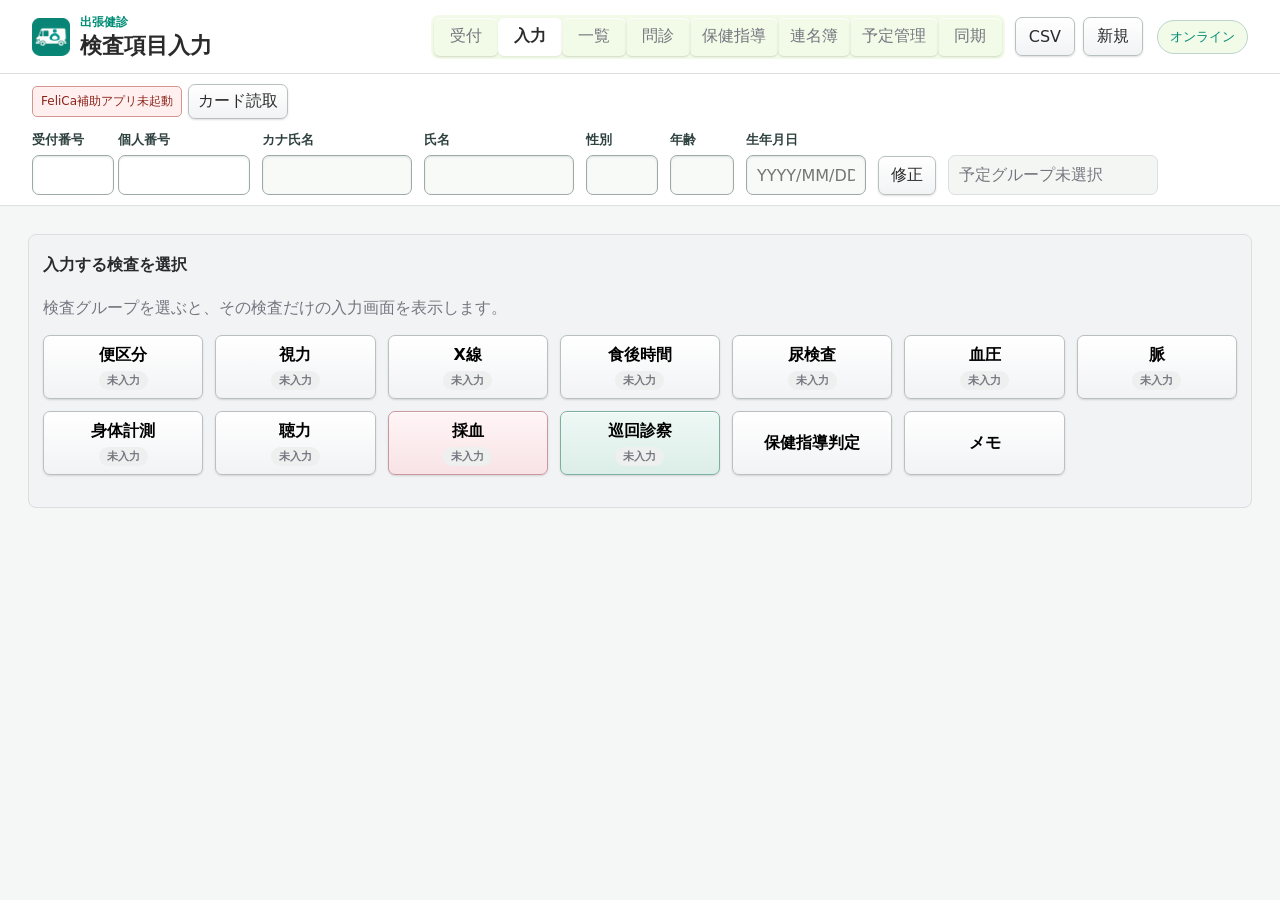
==== commit 4cefc70c: "Limit reception list and status to today" ====
--- a/index.html
+++ b/index.html
@@ -811,6 +811,6 @@
     </section>
   </main>
 
-  <script src="./app.js?v=20261116-04" type="module"></script>
+  <script src="./app.js?v=20261117-01" type="module"></script>
 </body>
 </html>
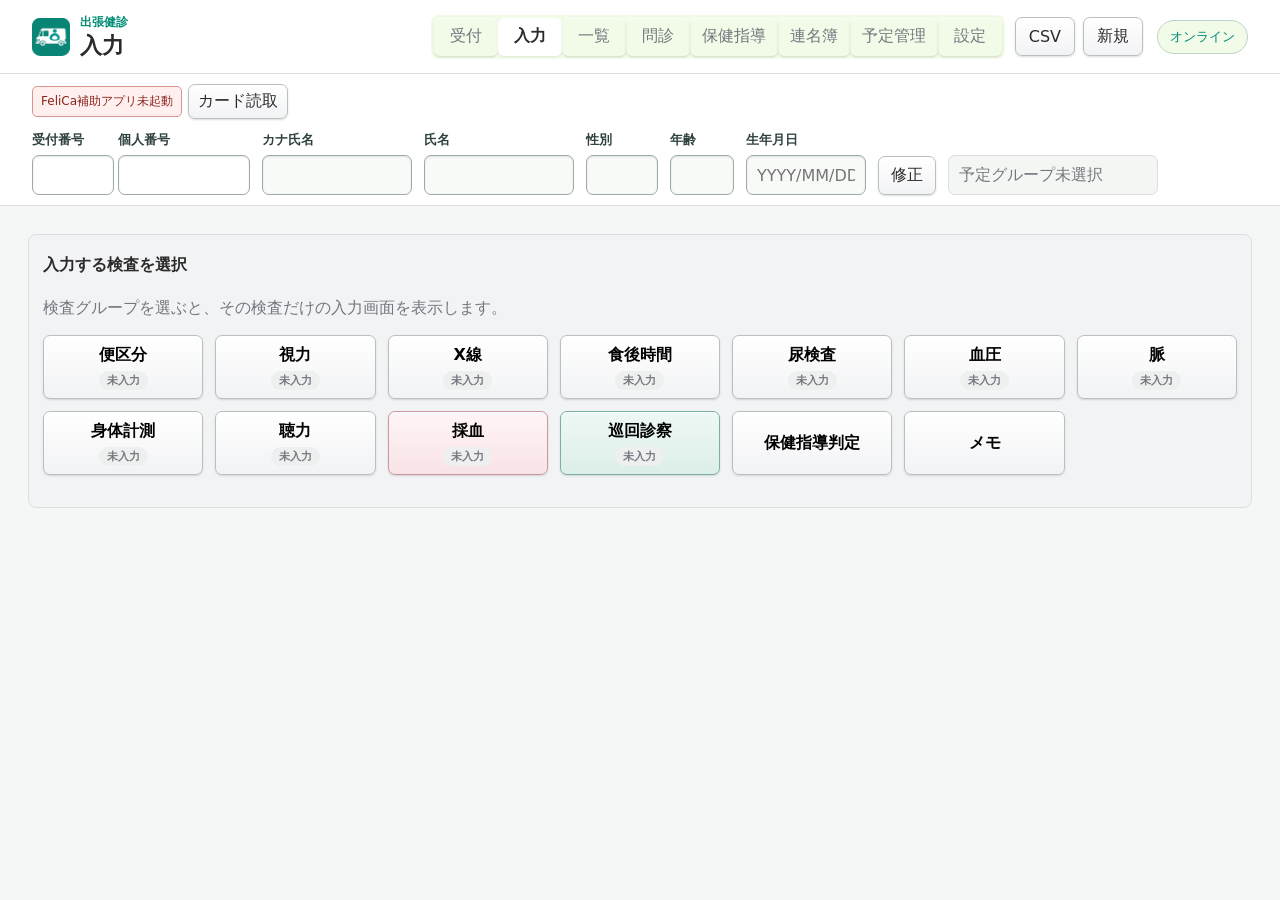
==== commit 2b91bac5: "Rename sync to settings and show active page titles" ====
--- a/index.html
+++ b/index.html
@@ -4,7 +4,7 @@
   <meta charset="utf-8">
   <meta name="viewport" content="width=device-width, initial-scale=1">
   <meta name="theme-color" content="#008c75">
-  <title>出張健診 検査項目入力</title>
+  <title>出張健診 入力</title>
   <link rel="manifest" href="./manifest.webmanifest">
   <link rel="icon" href="./mobile-exam-icon-transparent.png?v=20261116-01" type="image/png">
   <link rel="apple-touch-icon" href="./mobile-exam-icon-transparent.png?v=20261116-01">
@@ -18,7 +18,7 @@
         <img class="app-brand-icon" src="./mobile-exam-icon-transparent.png?v=20261116-01" alt="">
         <div>
           <p class="eyebrow">出張健診</p>
-          <h1>検査項目入力</h1>
+          <h1 id="currentViewTitle">入力</h1>
         </div>
       </div>
       <div class="header-controls">
@@ -30,7 +30,7 @@
           <button data-view="guidance" type="button">保健指導</button>
           <button id="exportRosters" type="button">連名簿</button>
           <button data-view="schedules" type="button">予定管理</button>
-          <button data-view="sync" type="button">同期</button>
+          <button data-view="sync" type="button">設定</button>
         </div>
         <div class="actions">
           <button class="ghost" id="exportCsv" type="button">CSV</button>
@@ -756,16 +756,29 @@
 
       <section class="view" id="syncView">
         <div class="sync-panel">
-          <label>
-            <span>クラウド同期API URL</span>
-            <input id="cloudUrl" placeholder="https://mobile-exam-entry-b6w9.onrender.com/api/exam-records">
-          </label>
-          <label>
-            <span>APIキー</span>
-            <input id="cloudKey" type="password" placeholder="任意">
-          </label>
+          <fieldset class="settings-group sync-settings-group">
+            <legend>同期</legend>
+            <label>
+              <span>クラウド同期API URL</span>
+              <input id="cloudUrl" placeholder="https://mobile-exam-entry-b6w9.onrender.com/api/exam-records">
+            </label>
+            <label>
+              <span>APIキー</span>
+              <input id="cloudKey" type="password" placeholder="任意">
+            </label>
+            <div class="sync-actions">
+              <button class="primary" id="saveSettings" type="button">設定保存</button>
+              <button class="ghost" id="pullCloud" type="button">クラウド読込</button>
+            </div>
+            <p class="sync-copy" id="syncMessage">オンライン時はローカル保存後にクラウドへ送信します。オフライン時は未同期として保持します。</p>
+            <div class="cleanup-panel">
+              <h2>端末内データ削除</h2>
+              <p id="cleanupSummary">同期状態を確認中です。</p>
+              <button class="ghost" id="deleteSyncedLocal" type="button">同期済データを端末から削除</button>
+            </div>
+          </fieldset>
           <fieldset id="cardFeedbackSetting" class="feedback-settings" hidden>
-            <legend>カード・バーコード読取音（この端末）</legend>
+            <legend>確認音</legend>
             <label>
               <span>成功音</span>
               <select id="feedbackSuccessMode">
@@ -787,20 +800,10 @@
             </label>
             <button class="ghost feedback-test" id="testErrorFeedback" type="button">失敗音を試聴</button>
             <label class="feedback-vibration">
+              <span>振動</span>
               <input id="feedbackVibration" type="checkbox">
-              <span>振動を使用する</span>
             </label>
           </fieldset>
-          <div class="sync-actions">
-            <button class="primary" id="saveSettings" type="button">設定保存</button>
-            <button class="ghost" id="pullCloud" type="button">クラウド読込</button>
-          </div>
-          <p class="sync-copy" id="syncMessage">オンライン時はローカル保存後にクラウドへ送信します。オフライン時は未同期として保持します。</p>
-          <div class="cleanup-panel">
-            <h2>端末内データ削除</h2>
-            <p id="cleanupSummary">同期状態を確認中です。</p>
-            <button class="ghost" id="deleteSyncedLocal" type="button">同期済データを端末から削除</button>
-          </div>
           <div class="cleanup-panel">
             <h2>Android版</h2>
             <p>Android 9以降のスマートフォン・タブレットにインストールできます。</p>
@@ -811,6 +814,6 @@
     </section>
   </main>
 
-  <script src="./app.js?v=20261117-01" type="module"></script>
+  <script src="./app.js?v=20261117-02" type="module"></script>
 </body>
 </html>
--- a/styles.css
+++ b/styles.css
@@ -2094,6 +2094,37 @@
   max-width: 720px;
 }
 
+.settings-group {
+  background: #f8faf8;
+  border: 1px solid var(--line);
+  border-radius: 8px;
+  display: grid;
+  gap: 14px;
+  margin: 0;
+  padding: 12px;
+}
+
+.settings-group legend,
+.feedback-settings legend {
+  color: var(--ink);
+  font-size: 16px;
+  font-weight: 700;
+  padding: 0 5px;
+}
+
+.sync-settings-group > label {
+  display: grid;
+  gap: 5px;
+}
+
+.sync-settings-group .cleanup-panel {
+  background: transparent;
+  border: 0;
+  border-radius: 0;
+  border-top: 1px solid var(--line);
+  padding: 14px 0 0;
+}
+
 .feedback-settings {
   align-items: end;
   background: #f8faf8;
@@ -2107,9 +2138,7 @@
 }
 
 .feedback-settings legend {
-  color: var(--ink);
-  font-weight: 700;
-  padding: 0 5px;
+  font-size: 16px;
 }
 
 .feedback-settings label:not(.feedback-vibration) {
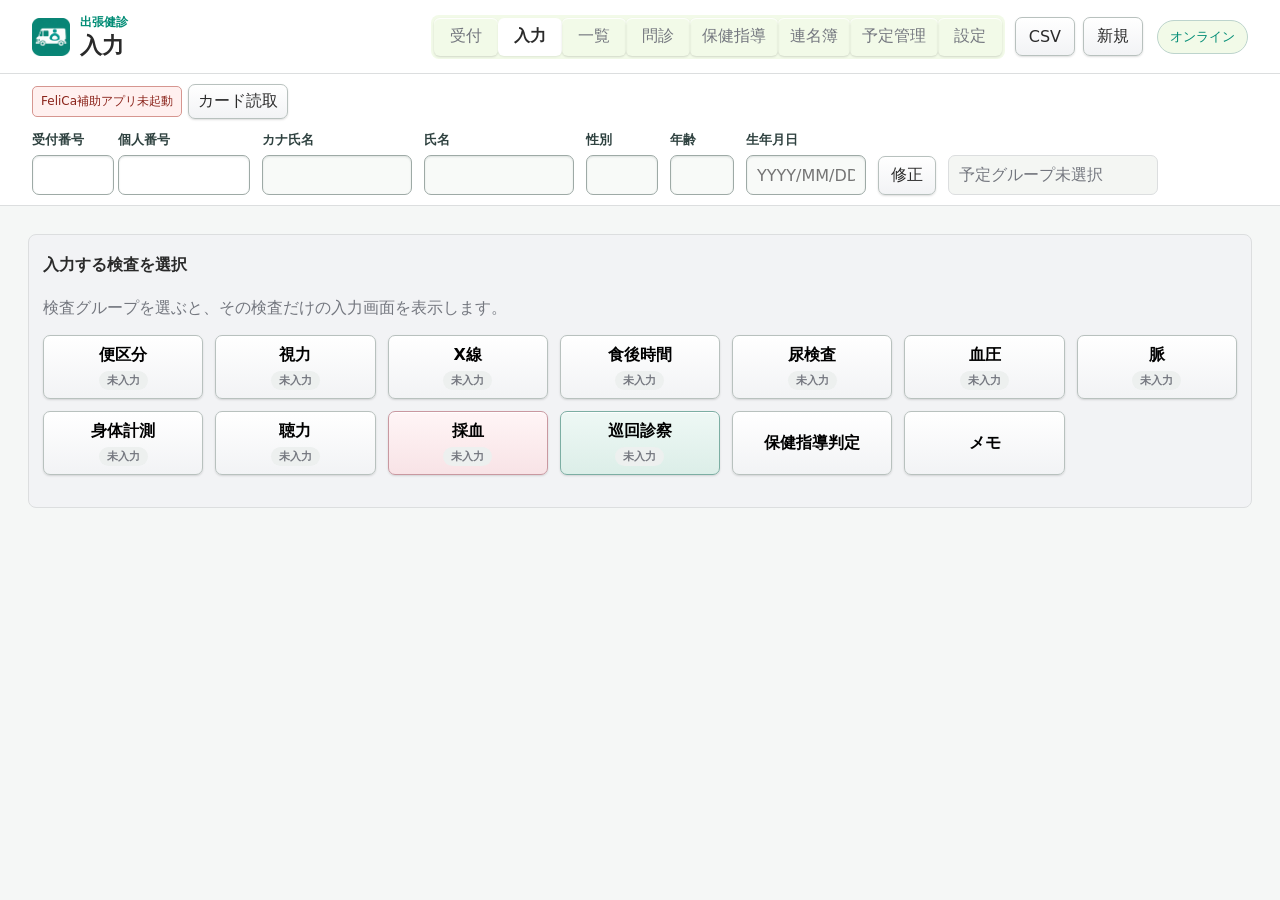
==== commit 81259de4: "Place reception camera beside patient code" ====
--- a/index.html
+++ b/index.html
@@ -8,7 +8,7 @@
   <link rel="manifest" href="./manifest.webmanifest">
   <link rel="icon" href="./mobile-exam-icon-transparent.png?v=20261116-01" type="image/png">
   <link rel="apple-touch-icon" href="./mobile-exam-icon-transparent.png?v=20261116-01">
-  <link rel="stylesheet" href="./styles.css?v=20261116-04">
+  <link rel="stylesheet" href="./styles.css?v=20261117-01">
 </head>
 <body>
   <div class="app-toast" id="appToast" role="status" aria-live="polite"></div>
@@ -520,8 +520,8 @@
               <span>個人番号</span>
               <div>
                 <input id="receptionPatientCode" inputmode="numeric" autocomplete="off" placeholder="バーコード読取または手入力">
+                <button class="ghost barcode-scan-button" id="scanReceptionBarcode" type="button" aria-label="カメラで個人番号を読み取る" title="カメラ読取" hidden><span aria-hidden="true">📷</span></button>
                 <button class="primary" id="lookupReceptionPatient" type="button">受診者を表示</button>
-                <button class="ghost barcode-scan-button" id="scanReceptionBarcode" type="button" aria-label="カメラで個人番号を読み取る" title="カメラ読取" hidden><span aria-hidden="true">📷</span></button>
               </div>
             </label>
             <div class="reception-patient" id="receptionPatient" hidden>
--- a/styles.css
+++ b/styles.css
@@ -846,7 +846,7 @@
 .reception-code-field > div {
   display: grid;
   gap: 8px;
-  grid-template-columns: minmax(180px, 1fr) max-content max-content;
+  grid-template-columns: minmax(180px, 1fr) 44px max-content;
 }
 
 .barcode-scan-button[hidden] {
@@ -1095,6 +1095,10 @@
     grid-template-columns: 1fr;
   }
 
+  .reception-code-field > div {
+    grid-template-columns: minmax(0, 1fr) 44px;
+  }
+
   .reception-code-field input {
     min-width: 0;
     width: 100%;
@@ -1107,6 +1111,21 @@
     padding: 9px 10px;
     white-space: normal;
     width: 100%;
+  }
+
+  .reception-code-field #scanReceptionBarcode {
+    grid-column: 2;
+    grid-row: 1;
+    height: 44px;
+    min-height: 44px;
+    min-width: 44px;
+    padding: 0;
+    width: 44px;
+  }
+
+  .reception-code-field #lookupReceptionPatient {
+    grid-column: 1 / -1;
+    grid-row: 2;
   }
 
   .reception-history .table-wrap {
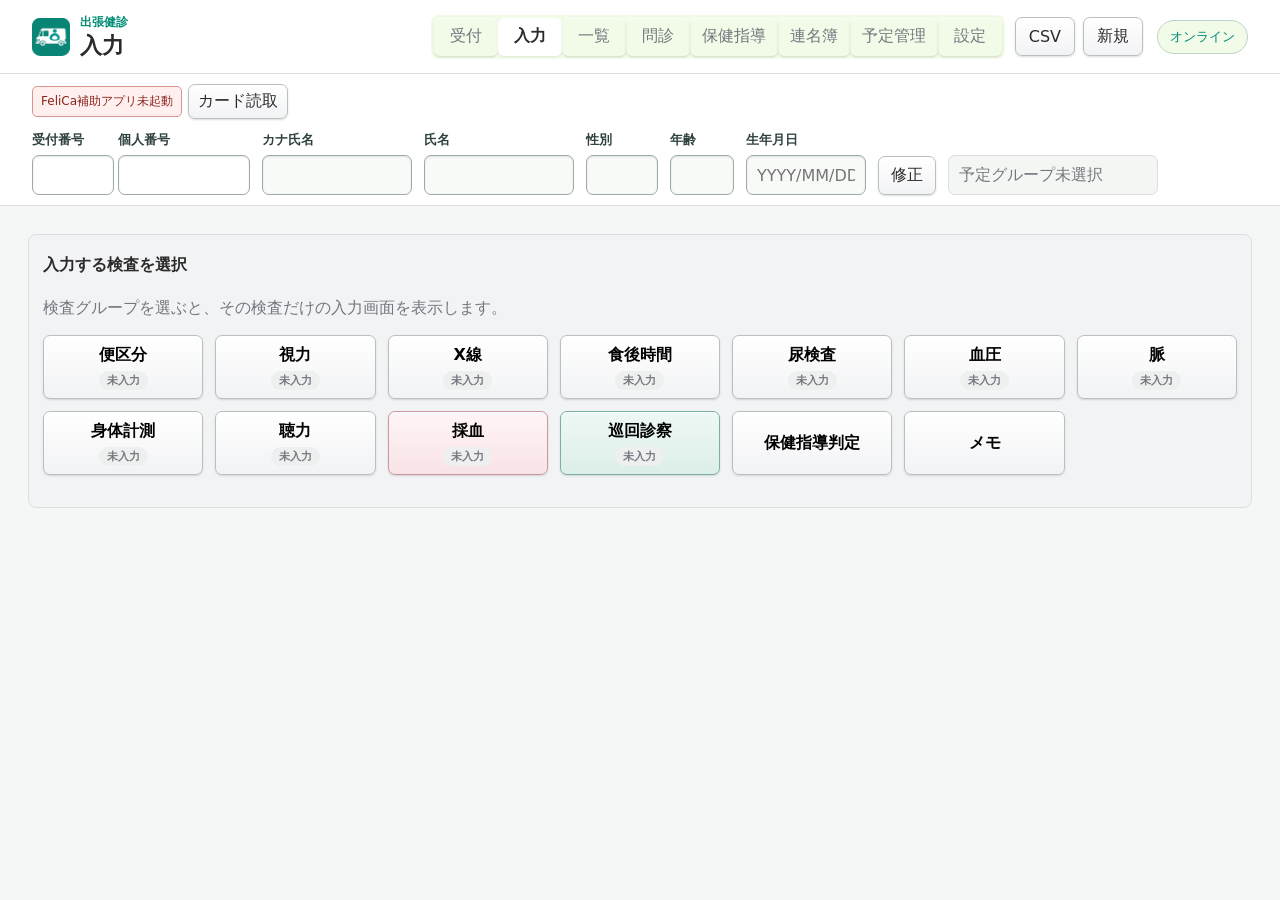
==== commit 1214f3c8: "Improve reception camera and placeholder legibility" ====
--- a/index.html
+++ b/index.html
@@ -8,7 +8,7 @@
   <link rel="manifest" href="./manifest.webmanifest">
   <link rel="icon" href="./mobile-exam-icon-transparent.png?v=20261116-01" type="image/png">
   <link rel="apple-touch-icon" href="./mobile-exam-icon-transparent.png?v=20261116-01">
-  <link rel="stylesheet" href="./styles.css?v=20261117-01">
+  <link rel="stylesheet" href="./styles.css?v=20261117-02">
 </head>
 <body>
   <div class="app-toast" id="appToast" role="status" aria-live="polite"></div>
--- a/styles.css
+++ b/styles.css
@@ -879,6 +879,19 @@
   min-height: 48px;
 }
 
+#receptionPatientCode::placeholder {
+  color: var(--muted);
+  font-size: 14px;
+  font-weight: 400;
+  opacity: 1;
+}
+
+#scanReceptionBarcode span {
+  display: block;
+  font-size: 24px;
+  line-height: 1;
+}
+
 .reception-patient {
   background: #fff;
   border: 2px solid #4e7774;
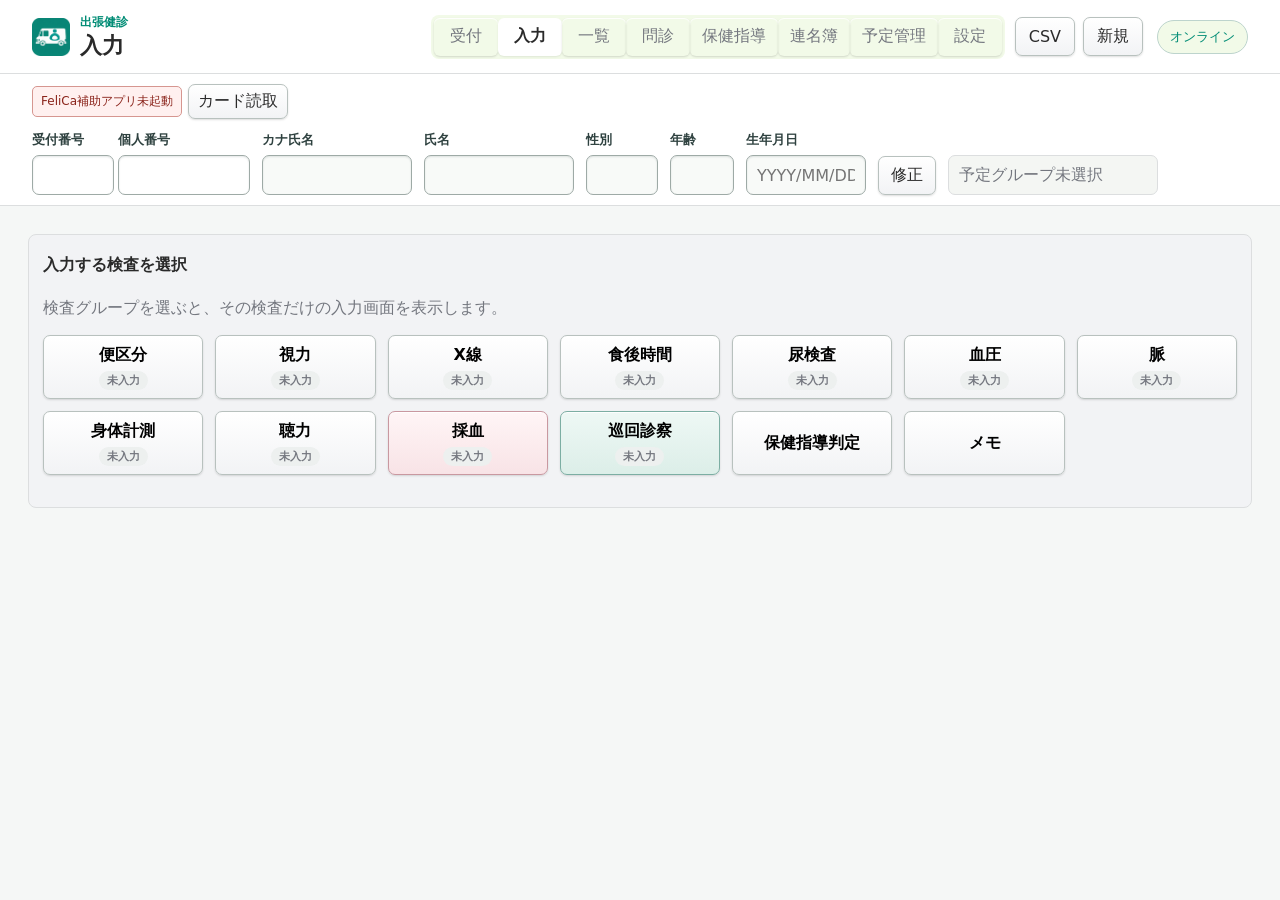
==== commit 3f85ea97: "Sync reception records across devices" ====
--- a/index.html
+++ b/index.html
@@ -8,7 +8,7 @@
   <link rel="manifest" href="./manifest.webmanifest">
   <link rel="icon" href="./mobile-exam-icon-transparent.png?v=20261116-01" type="image/png">
   <link rel="apple-touch-icon" href="./mobile-exam-icon-transparent.png?v=20261116-01">
-  <link rel="stylesheet" href="./styles.css?v=20261117-02">
+  <link rel="stylesheet" href="./styles.css?v=20261117-03">
 </head>
 <body>
   <div class="app-toast" id="appToast" role="status" aria-live="polite"></div>
@@ -814,6 +814,6 @@
     </section>
   </main>
 
-  <script src="./app.js?v=20261117-02" type="module"></script>
+  <script src="./app.js?v=20261117-03" type="module"></script>
 </body>
 </html>
--- a/styles.css
+++ b/styles.css
@@ -846,7 +846,18 @@
 .reception-code-field > div {
   display: grid;
   gap: 8px;
-  grid-template-columns: minmax(180px, 1fr) 44px max-content;
+  grid-template-columns: minmax(180px, 1fr) 44px;
+}
+
+.reception-code-field #scanReceptionBarcode {
+  grid-column: 2;
+  grid-row: 1;
+}
+
+.reception-code-field #lookupReceptionPatient {
+  grid-column: 1 / -1;
+  grid-row: 2;
+  justify-self: start;
 }
 
 .barcode-scan-button[hidden] {
@@ -879,13 +890,6 @@
   min-height: 48px;
 }
 
-#receptionPatientCode::placeholder {
-  color: var(--muted);
-  font-size: 14px;
-  font-weight: 400;
-  opacity: 1;
-}
-
 #scanReceptionBarcode span {
   display: block;
   font-size: 24px;
@@ -1115,6 +1119,13 @@
   .reception-code-field input {
     min-width: 0;
     width: 100%;
+  }
+
+  #receptionPatientCode::placeholder {
+    color: var(--muted);
+    font-size: 14px;
+    font-weight: 400;
+    opacity: 1;
   }
 
   .reception-code-field button,
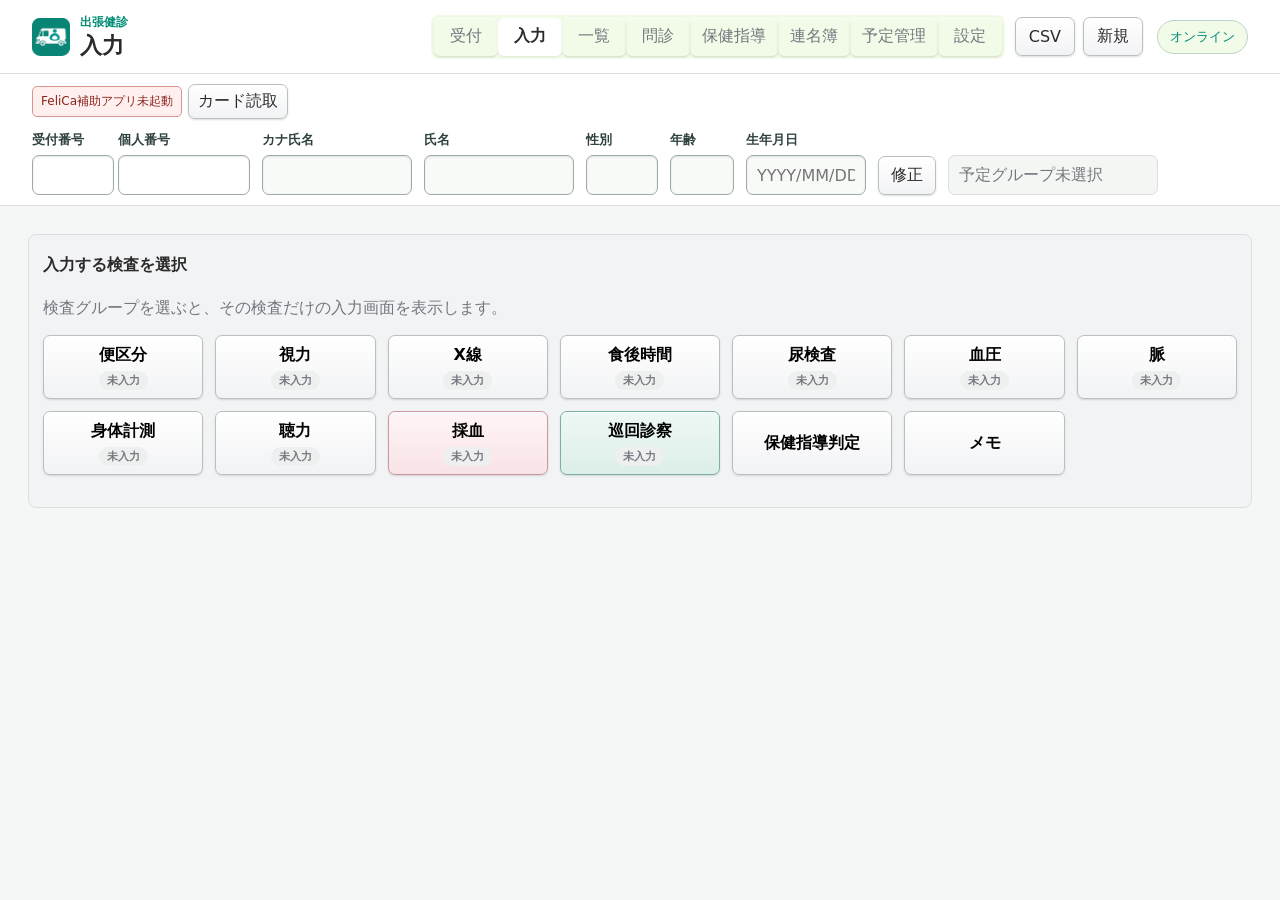
==== commit 0f638832: "Bind FeliCa cards to exam event and date" ====
--- a/index.html
+++ b/index.html
@@ -814,6 +814,6 @@
     </section>
   </main>
 
-  <script src="./app.js?v=20261117-03" type="module"></script>
+  <script src="./app.js?v=20261117-05" type="module"></script>
 </body>
 </html>
